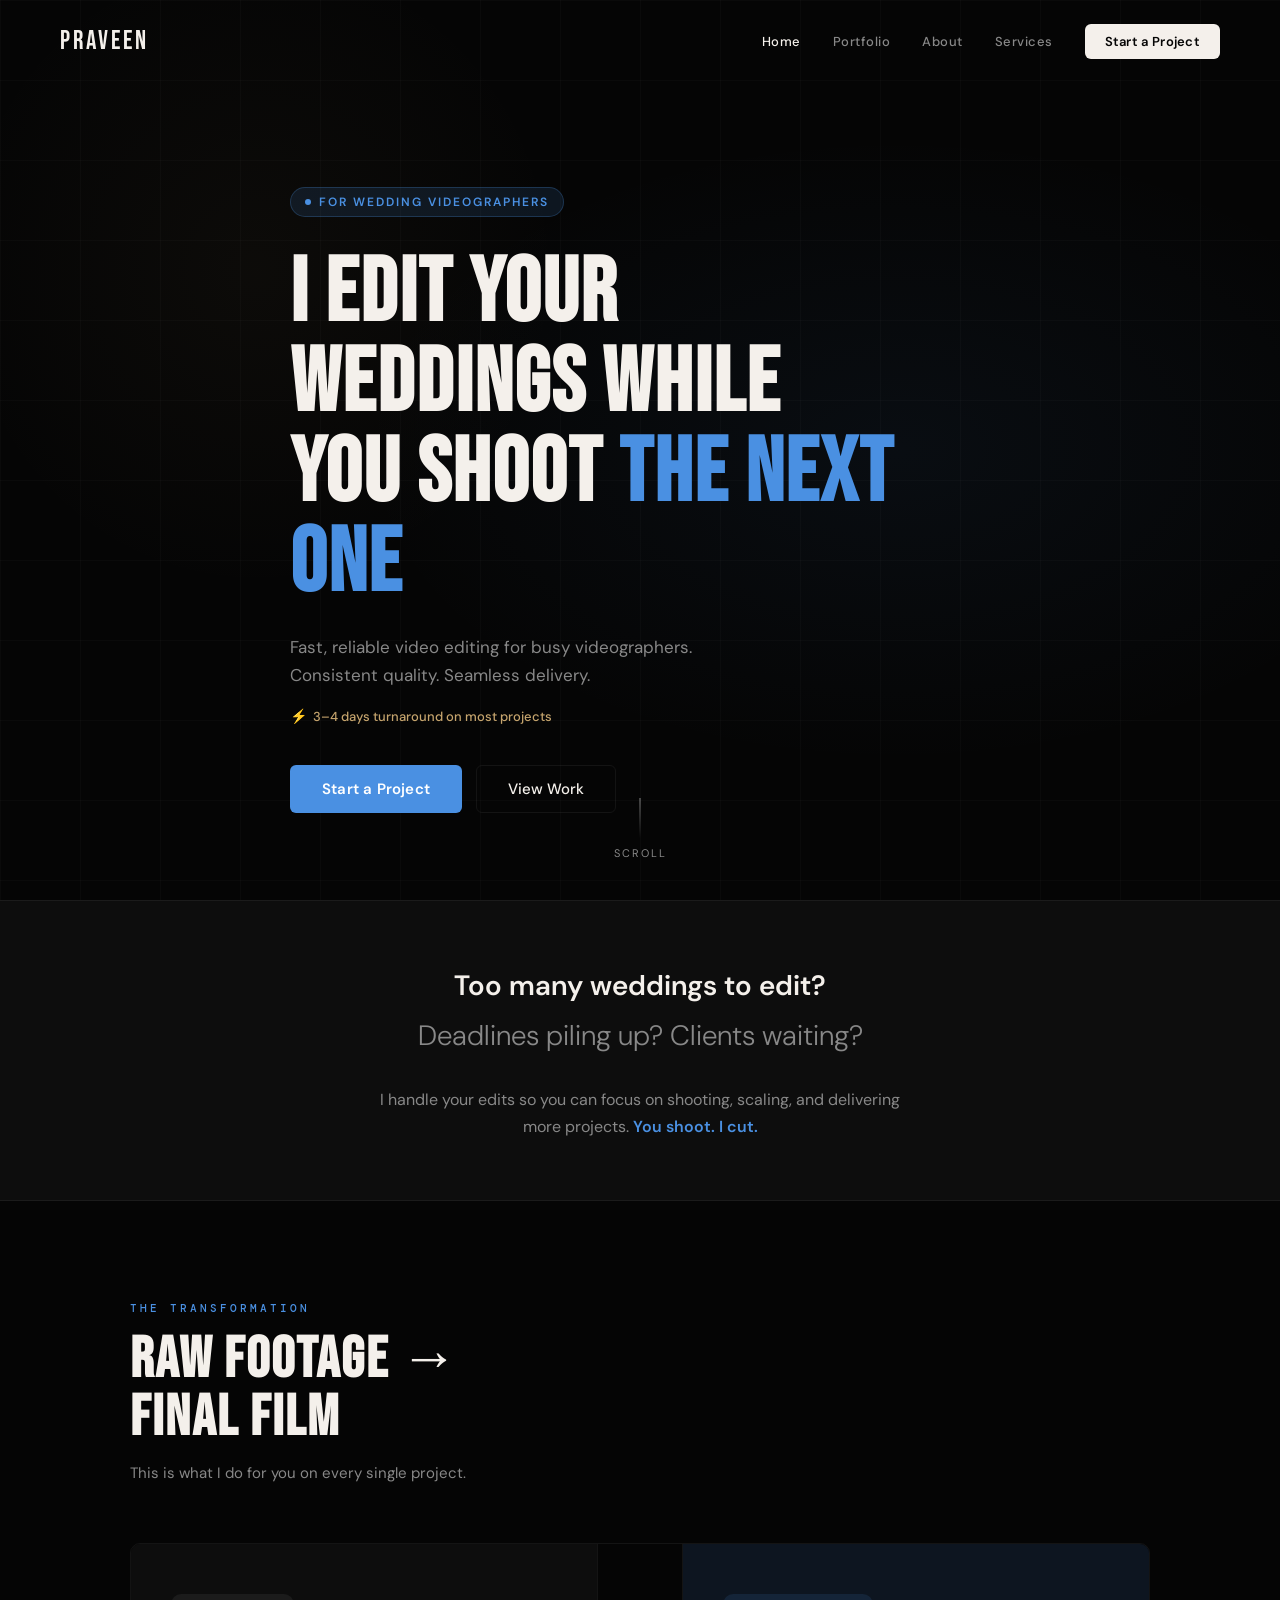
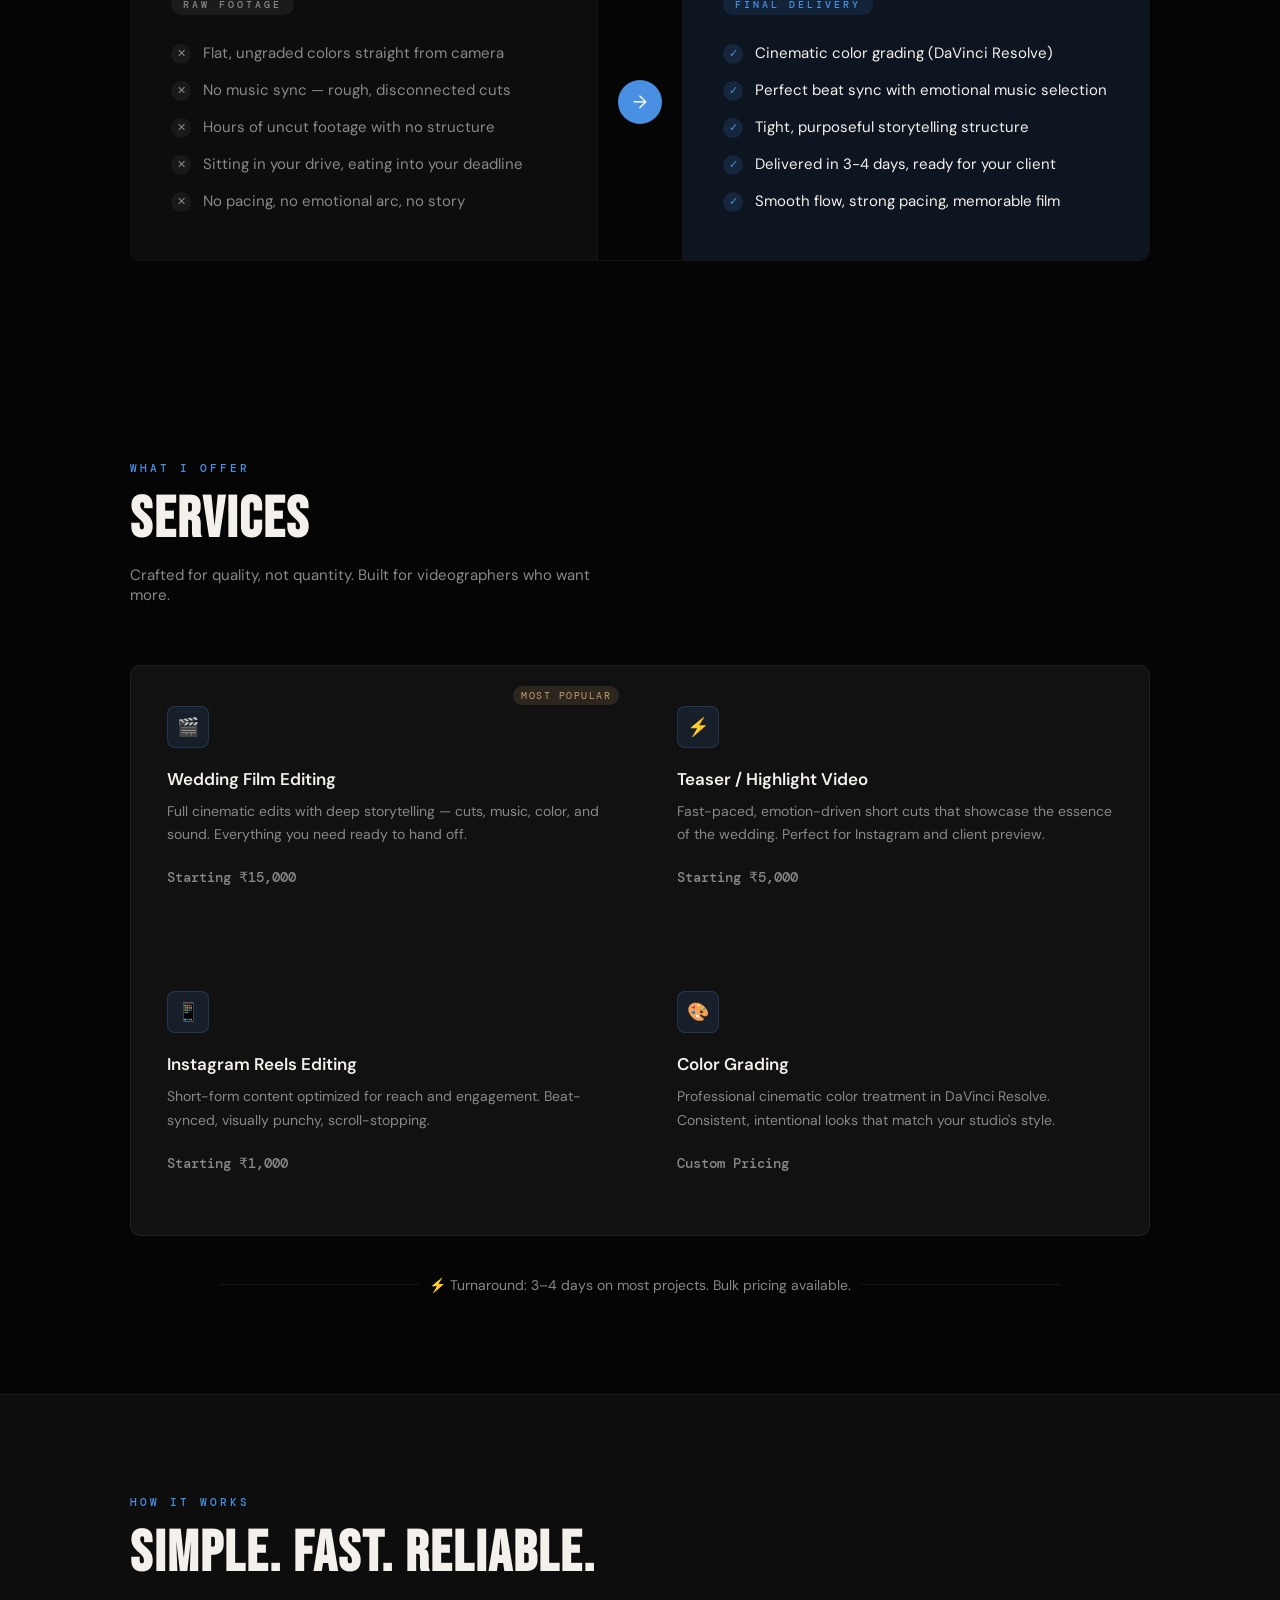
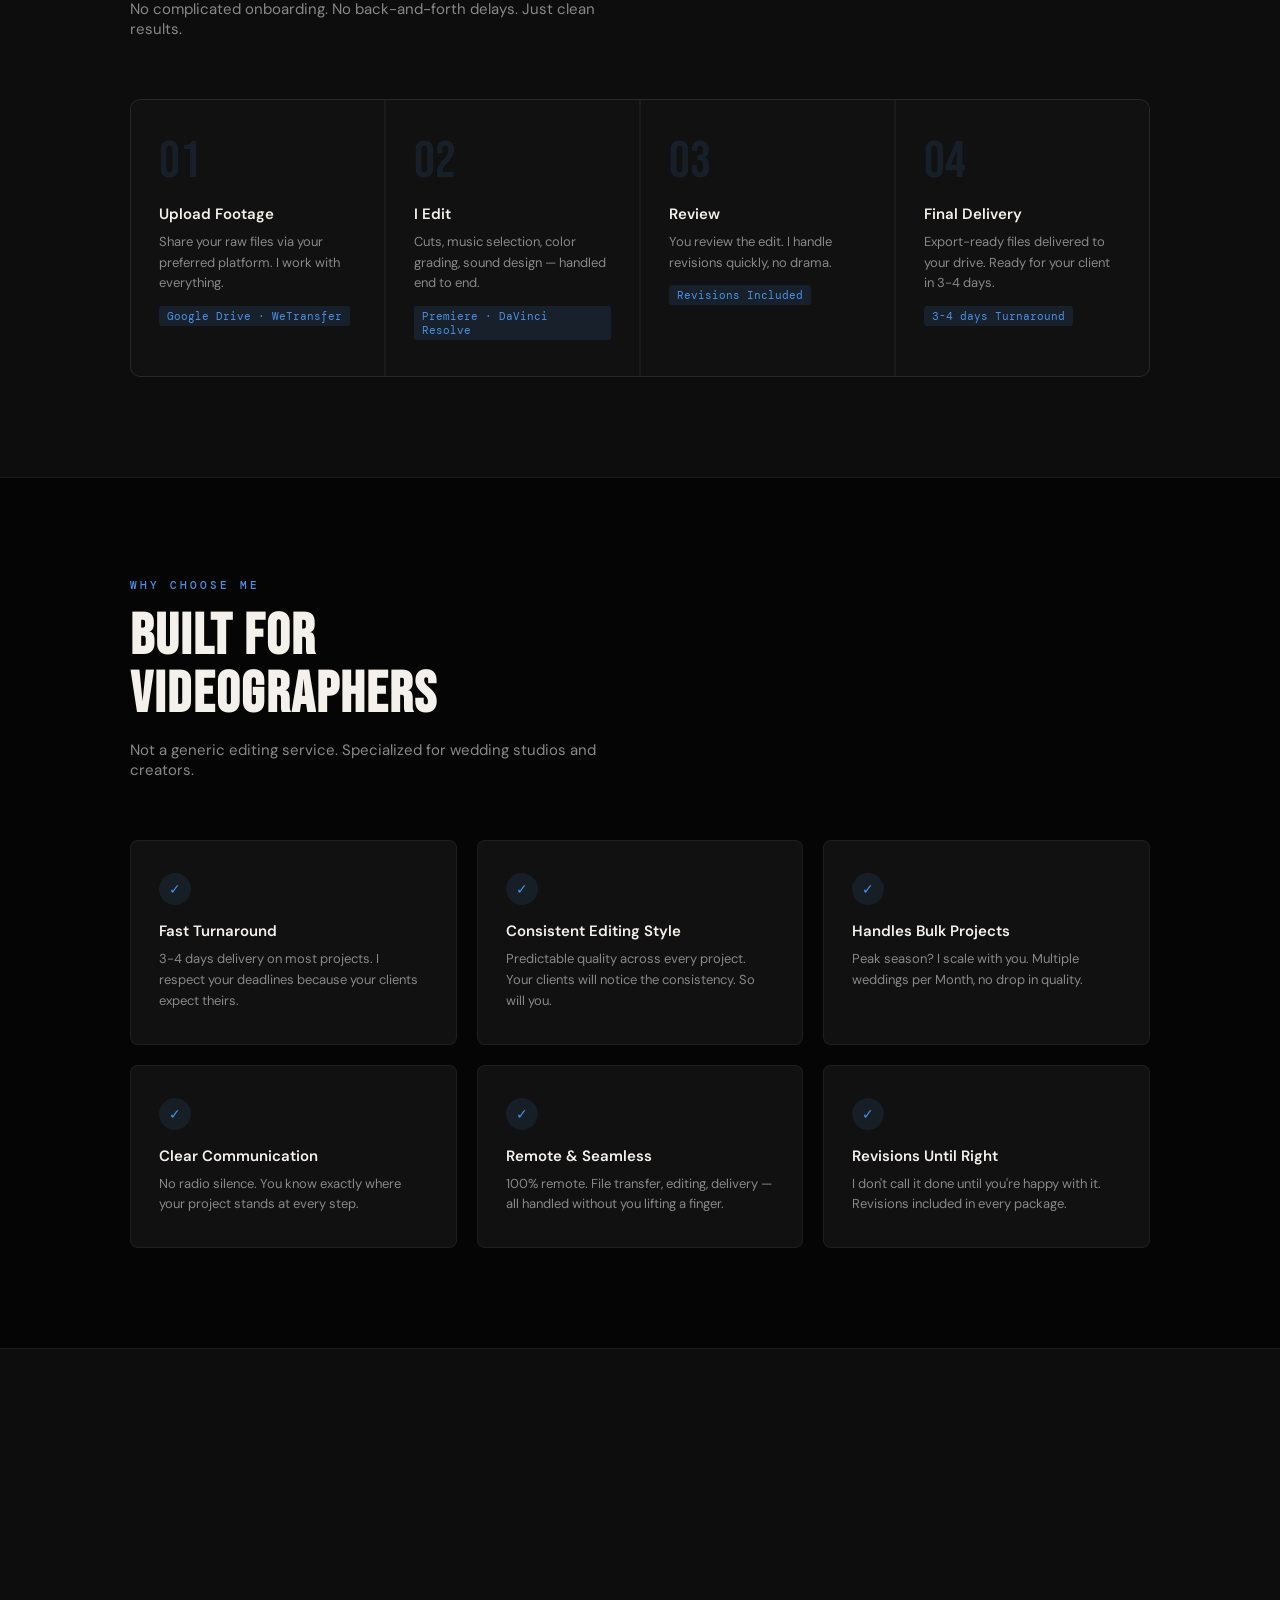
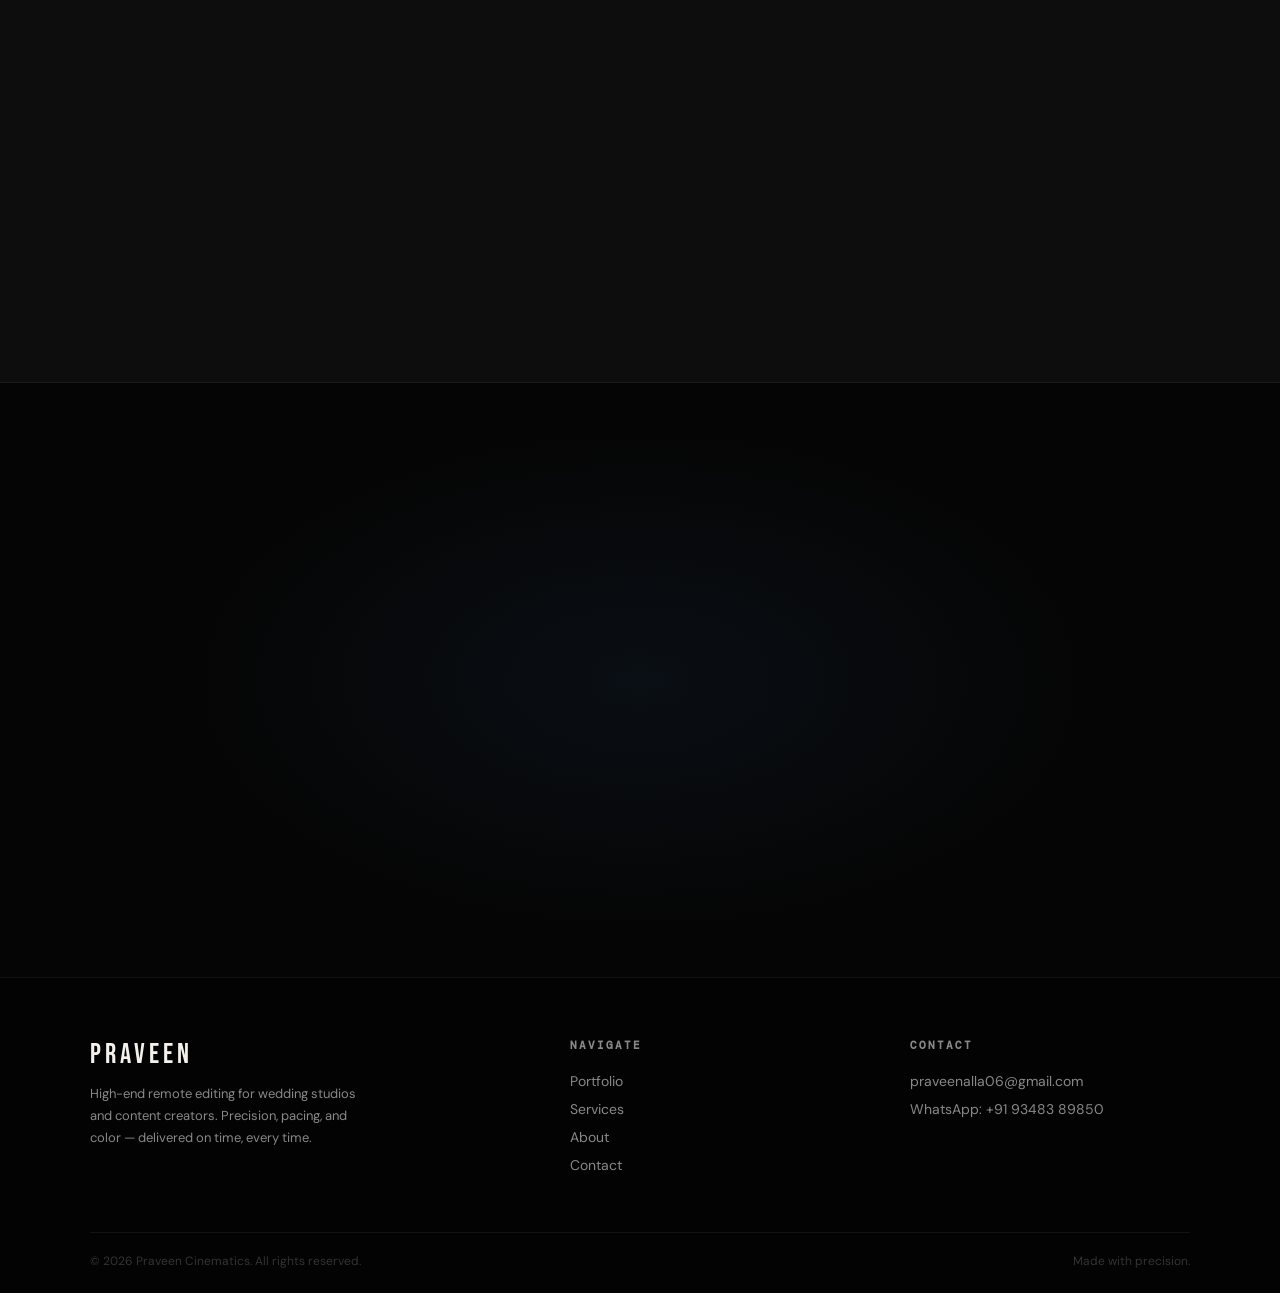
==== index.html @ a14727c1 "Added Main Code" ====
<!DOCTYPE html>
<html lang="en">
<head>
  <meta charset="UTF-8">
  <title>Frame to Final</title>
  <meta name="viewport" content="width=device-width, initial-scale=1.0">
  <meta property="og:title" content="Praveen | Wedding Film & Reel Editing">
  <meta property="og:description" content="Fast, reliable video editing for busy videographers. 48–72 hour turnaround. Consistent quality.">
  <meta property="og:image" content="N&N PREWED thumb.jpg">
  <meta property="og:type" content="website">
  <link href="https://fonts.googleapis.com/css2?family=Bebas+Neue&family=DM+Sans:wght@300;400;500;600&family=DM+Mono:wght@400;500&display=swap" rel="stylesheet">
  <link rel="stylesheet" href="style.css">
</head>
<body>

<!-- HEADER -->
<header>
  <a href="index.html" class="logo">PRAVEEN</a>
  <div class="menu-toggle" onclick="toggleMenu()">☰</div>
  <nav id="navMenu">
    <a href="index.html" class="active">Home</a>
    <a href="portfolio.html">Portfolio</a>
    <a href="about.html">About</a>
    <a href="services.html">Services</a>
    <a href="contact.html" class="nav-cta">Start a Project</a>
  </nav>
</header>

<!-- ① HERO -->
<section class="hero">
  <div class="hero-bg"></div>
  <div class="hero-grid-lines"></div>
  <div class="hero-inner">
    <div class="hero-eyebrow">For Wedding Videographers</div>
    <h1>I Edit Your<br>Weddings While<br>You Shoot <span>The Next One</span></h1>
    <p class="hero-sub">Fast, reliable video editing for busy videographers.<br>Consistent quality. Seamless delivery.</p>
    <p class="hero-turnaround">3–4 days turnaround on most projects</p>
    <div class="hero-ctas">
      <a href="contact.html" class="btn">Start a Project</a>
      <a href="portfolio.html" class="btn-outline">View Work</a>
    </div>
  </div>
  <div class="hero-scroll">
    <div class="scroll-line"></div>
    scroll
  </div>
</section>

<!-- ② PAIN → SOLUTION -->
<section class="pain-strip">
  <div class="container">
    <h2>
      <strong>Too many weddings to edit?</strong><br>
      Deadlines piling up? Clients waiting?
    </h2>
    <p>
      I handle your edits so you can focus on shooting, scaling, and delivering more projects.
      <em>You shoot. I cut.</em>
    </p>
  </div>
</section>

<!-- ③ BEFORE → AFTER -->
<section class="before-after">
  <div class="container">
    <p class="section-label fade-in">The Transformation</p>
    <h2 class="section-heading fade-in">Raw Footage → <br>Final Film</h2>
    <p class="section-sub fade-in">This is what I do for you on every single project.</p>

    <div class="comparison-grid fade-in">
      <div class="comp-col before">
        <span class="comp-label">Raw Footage</span>
        <ul class="comp-items">
          <li>
            <span class="comp-icon">✕</span>
            Flat, ungraded colors straight from camera
          </li>
          <li>
            <span class="comp-icon">✕</span>
            No music sync — rough, disconnected cuts
          </li>
          <li>
            <span class="comp-icon">✕</span>
            Hours of uncut footage with no structure
          </li>
          <li>
            <span class="comp-icon">✕</span>
            Sitting in your drive, eating into your deadline
          </li>
          <li>
            <span class="comp-icon">✕</span>
            No pacing, no emotional arc, no story
          </li>
        </ul>
      </div>

      <div class="comp-divider">
        <div class="arrow-badge">→</div>
      </div>

      <div class="comp-col after">
        <span class="comp-label">Final Delivery</span>
        <ul class="comp-items">
          <li>
            <span class="comp-icon">✓</span>
            Cinematic color grading (DaVinci Resolve)
          </li>
          <li>
            <span class="comp-icon">✓</span>
            Perfect beat sync with emotional music selection
          </li>
          <li>
            <span class="comp-icon">✓</span>
            Tight, purposeful storytelling structure
          </li>
          <li>
            <span class="comp-icon">✓</span>
            Delivered in 3-4 days, ready for your client
          </li>
          <li>
            <span class="comp-icon">✓</span>
            Smooth flow, strong pacing, memorable film
          </li>
        </ul>
      </div>
    </div>
  </div>
</section>

<!-- ④ SERVICES -->
<section class="services-section">
  <div class="container">
    <p class="section-label fade-in">What I Offer</p>
    <h2 class="section-heading fade-in">Services</h2>
    <p class="section-sub fade-in">Crafted for quality, not quantity. Built for videographers who want more.</p>

    <div class="services-grid fade-in">
      <div class="service-card">
        <div class="service-icon">🎬</div>
        <h3>Wedding Film Editing</h3>
        <p>Full cinematic edits with deep storytelling — cuts, music, color, and sound. Everything you need ready to hand off.</p>
        <p class="service-price">Starting ₹15,000</p>
        <span class="service-tag">Most Popular</span>
      </div>

      <div class="service-card">
        <div class="service-icon">⚡</div>
        <h3>Teaser / Highlight Video</h3>
        <p>Fast-paced, emotion-driven short cuts that showcase the essence of the wedding. Perfect for Instagram and client preview.</p>
        <p class="service-price">Starting ₹5,000</p>
      </div>

      <div class="service-card">
        <div class="service-icon">📱</div>
        <h3>Instagram Reels Editing</h3>
        <p>Short-form content optimized for reach and engagement. Beat-synced, visually punchy, scroll-stopping.</p>
        <p class="service-price">Starting ₹1,000</p>
      </div>

      <div class="service-card">
        <div class="service-icon">🎨</div>
        <h3>Color Grading</h3>
        <p>Professional cinematic color treatment in DaVinci Resolve. Consistent, intentional looks that match your studio's style.</p>
        <p class="service-price">Custom Pricing</p>
      </div>
    </div>

    <p class="services-footer fade-in">⚡ Turnaround: 3–4 days on most projects. Bulk pricing available.</p>
  </div>
</section>

<!-- ⑤ WORKFLOW -->
<section class="workflow-section">
  <div class="container">
    <p class="section-label fade-in">How It Works</p>
    <h2 class="section-heading fade-in">Simple. Fast. Reliable.</h2>
    <p class="section-sub fade-in">No complicated onboarding. No back-and-forth delays. Just clean results.</p>

    <div class="workflow-steps fade-in">
      <div class="step-card">
        <div class="step-number">01</div>
        <h3>Upload Footage</h3>
        <p>Share your raw files via your preferred platform. I work with everything.</p>
        <span class="step-tool">Google Drive · WeTransfer</span>
      </div>
      <div class="step-card">
        <div class="step-number">02</div>
        <h3>I Edit</h3>
        <p>Cuts, music selection, color grading, sound design — handled end to end.</p>
        <span class="step-tool">Premiere · DaVinci Resolve</span>
      </div>
      <div class="step-card">
        <div class="step-number">03</div>
        <h3>Review</h3>
        <p>You review the edit. I handle revisions quickly, no drama.</p>
        <span class="step-tool">Revisions Included</span>
      </div>
      <div class="step-card">
        <div class="step-number">04</div>
        <h3>Final Delivery</h3>
        <p>Export-ready files delivered to your drive. Ready for your client in 3-4 days.</p>
        <span class="step-tool">3-4 days Turnaround</span>
      </div>
    </div>
  </div>
</section>

<!-- ⑥ WHY US -->
<section class="why-section">
  <div class="container">
    <p class="section-label fade-in">Why Choose Me</p>
    <h2 class="section-heading fade-in">Built for<br>Videographers</h2>
    <p class="section-sub fade-in">Not a generic editing service. Specialized for wedding studios and creators.</p>

    <div class="why-grid fade-in">
      <div class="why-card">
        <div class="why-check">✓</div>
        <h3>Fast Turnaround</h3>
        <p>3-4 days delivery on most projects. I respect your deadlines because your clients expect theirs.</p>
      </div>
      <div class="why-card">
        <div class="why-check">✓</div>
        <h3>Consistent Editing Style</h3>
        <p>Predictable quality across every project. Your clients will notice the consistency. So will you.</p>
      </div>
      <div class="why-card">
        <div class="why-check">✓</div>
        <h3>Handles Bulk Projects</h3>
        <p>Peak season? I scale with you. Multiple weddings per Month, no drop in quality.</p>
      </div>
      <div class="why-card">
        <div class="why-check">✓</div>
        <h3>Clear Communication</h3>
        <p>No radio silence. You know exactly where your project stands at every step.</p>
      </div>
      <div class="why-card">
        <div class="why-check">✓</div>
        <h3>Remote & Seamless</h3>
        <p>100% remote. File transfer, editing, delivery — all handled without you lifting a finger.</p>
      </div>
      <div class="why-card">
        <div class="why-check">✓</div>
        <h3>Revisions Until Right</h3>
        <p>I don't call it done until you're happy with it. Revisions included in every package.</p>
      </div>
    </div>
  </div>
</section>

<!-- ⑦ SOCIAL PROOF -->
<section class="proof-section">
  <div class="container">
    <p class="section-label fade-in">Track Record</p>
    <h2 class="section-heading fade-in">Results That<br>Speak for Themselves</h2>

    <div class="proof-stat-row fade-in">
      <div class="stat-cell">
        <div class="stat-number">20<span>+</span></div>
        <div class="stat-label">Videographers Worked With</div>
      </div>
      <div class="stat-cell">
        <div class="stat-number">3<span>days</span></div>
        <div class="stat-label">Average Turnaround</div>
      </div>
      <div class="stat-cell">
        <div class="stat-number">100<span>%</span></div>
        <div class="stat-label">Revision Satisfaction Rate</div>
      </div>
    </div>

    <div class="testimonials-grid fade-in">
      <div class="testimonial">
        <p class="testimonial-text">Saved me during peak wedding season. I was drowning in edits and Praveen cleared my entire backlog in a week. Quality was exactly what I needed.</p>
        <div class="testimonial-author">
          <div class="author-avatar">R</div>
          <div class="author-info">
            <strong>Ravi K.</strong>
            <span>Wedding Videographer, Hyderabad</span>
          </div>
        </div>
      </div>
      <div class="testimonial">
        <p class="testimonial-text">Edits are clean and always on time. I've tried other editors but the consistency here is different. I can actually trust the deadline.</p>
        <div class="testimonial-author">
          <div class="author-avatar">A</div>
          <div class="author-info">
            <strong>Arjun S.</strong>
            <span>Studio Owner, Bengaluru</span>
          </div>
        </div>
      </div>
    </div>
  </div>
</section>

<!-- ⑧ PRICING -->
<section class="pricing-section">
  <div class="container">
    <p class="section-label fade-in">Simple Pricing</p>
    <h2 class="section-heading fade-in">No Hidden Costs</h2>
    <p class="section-sub fade-in">Straightforward rates. Custom quotes for bulk projects.</p>

    <div class="pricing-grid fade-in">
      <div class="pricing-card">
        <h3>Wedding Teaser</h3>
        <p class="pricing-from">Starting From</p>
        <div class="pricing-amount">₹5,000</div>
        <p>Emotion-driven cinematic teasers. Music sync, color, cuts. Delivered in 48–72 hrs.</p>
      </div>
      <div class="pricing-card featured">
        <span class="featured-badge">Most Popular</span>
        <h3>Full Wedding Film</h3>
        <p class="pricing-from">Starting From</p>
        <div class="pricing-amount">₹15,000</div>
        <p>Complete storytelling edit — pacing, music, color grading, sound design. Full film delivery.</p>
      </div>
      <div class="pricing-card">
        <h3>Reels Editing</h3>
        <p class="pricing-from">Starting From</p>
        <div class="pricing-amount">₹1,000</div>
        <p>Short-form edits built for Instagram reach. Beat sync, dynamic cuts, mobile-optimized.</p>
      </div>
    </div>
    <p class="pricing-footer fade-in">
      Handling bulk projects or need a custom package? <a href="contact.html">Get a quote →</a>
    </p>
  </div>
</section>

<!-- ⑨ ABOUT STRIP -->
<section class="about-strip">
  <div class="container">
    <div class="about-inner">
      <div class="about-image-block fade-in">
        <img src="your-image.jpg" alt="Praveen">
      </div>
      <div class="about-text fade-in">
        <p class="section-label">About</p>
        <h2 class="section-heading">Built for Speed.<br>Built for <span style="color:var(--blue)">Consistency.</span></h2>
        <p>I'm Praveen — video editor focused on helping videographers deliver faster without compromising quality.</p>
        <p>Specialized in wedding films, teasers, and reels. No fluff. Just clean edits, on time, every time.</p>
        <div class="about-tags">
          <span class="tag">DaVinci Resolve</span>
          <span class="tag">Premiere Pro</span>
          <span class="tag">Color Grading</span>
          <span class="tag">Sound Design</span>
          <span class="tag">Wedding Films</span>
          <span class="tag">Reels</span>
        </div>
        <a href="about.html" class="btn-outline">More About Me →</a>
      </div>
    </div>
  </div>
</section>

<!-- ⑩ FINAL CTA -->
<section class="final-cta">
  <div class="container">
    <h2 class="fade-in">Ready to Stop Editing<br>and Start Scaling?</h2>
    <p class="fade-in">Fast response. Reliable delivery. Let's clear your backlog.</p>
    <div class="final-cta-buttons fade-in">
      <a href="contact.html" class="btn">Send Your Footage</a>
      <a href="https://wa.me/919348389850" class="btn-wa">
        <svg width="18" height="18" viewBox="0 0 24 24" fill="white"><path d="M17.472 14.382c-.297-.149-1.758-.867-2.03-.967-.273-.099-.471-.148-.67.15-.197.297-.767.966-.94 1.164-.173.199-.347.223-.644.075-.297-.15-1.255-.463-2.39-1.475-.883-.788-1.48-1.761-1.653-2.059-.173-.297-.018-.458.13-.606.134-.133.298-.347.446-.52.149-.174.198-.298.298-.497.099-.198.05-.371-.025-.52-.075-.149-.669-1.612-.916-2.207-.242-.579-.487-.5-.669-.51-.173-.008-.371-.01-.57-.01-.198 0-.52.074-.792.372-.272.297-1.04 1.016-1.04 2.479 0 1.462 1.065 2.875 1.213 3.074.149.198 2.096 3.2 5.077 4.487.709.306 1.262.489 1.694.625.712.227 1.36.195 1.871.118.571-.085 1.758-.719 2.006-1.413.248-.694.248-1.289.173-1.413-.074-.124-.272-.198-.57-.347m-5.421 7.403h-.004a9.87 9.87 0 01-5.031-1.378l-.361-.214-3.741.982.998-3.648-.235-.374a9.86 9.86 0 01-1.51-5.26c.001-5.45 4.436-9.884 9.888-9.884 2.64 0 5.122 1.03 6.988 2.898a9.825 9.825 0 012.893 6.994c-.003 5.45-4.437 9.884-9.885 9.884m8.413-18.297A11.815 11.815 0 0012.05 0C5.495 0 .16 5.335.157 11.892c0 2.096.547 4.142 1.588 5.945L.057 24l6.305-1.654a11.882 11.882 0 005.683 1.448h.005c6.554 0 11.89-5.335 11.893-11.893a11.821 11.821 0 00-3.48-8.413z"/></svg>
        Chat on WhatsApp
      </a>
    </div>
    <p class="final-note fade-in">Fast response. Reliable delivery.</p>
  </div>
</section>

<!-- FOOTER -->
<footer>
  <div class="footer-inner">
    <div class="footer-brand">
      <a href="index.html" class="logo">PRAVEEN</a>
      <p>High-end remote editing for wedding studios and content creators. Precision, pacing, and color — delivered on time, every time.</p>
    </div>
    <div class="footer-col">
      <h4>Navigate</h4>
      <a href="portfolio.html">Portfolio</a>
      <a href="services.html">Services</a>
      <a href="about.html">About</a>
      <a href="contact.html">Contact</a>
    </div>
    <div class="footer-col">
      <h4>Contact</h4>
      <a href="mailto:praveenalla06@gmail.com">praveenalla06@gmail.com</a>
      <a href="https://wa.me/919348389850">WhatsApp: +91 93483 89850</a>
    </div>
  </div>
  <div class="footer-bottom">
    <p>&copy; 2026 Praveen Cinematics. All rights reserved.</p>
    <span>Made with precision.</span>
  </div>
</footer>

<script>
window.addEventListener("load", () => { document.body.classList.add("loaded"); });

// Scroll header effect
window.addEventListener("scroll", () => {
  document.querySelector("header").classList.toggle("scrolled", window.scrollY > 50);
});

// Fade-in on scroll
const fadeEls = document.querySelectorAll(".fade-in");
function checkFade() {
  fadeEls.forEach((el, i) => {
    if (el.getBoundingClientRect().top < window.innerHeight - 60) {
      setTimeout(() => el.classList.add("show"), i * 80);
    }
  });
}
checkFade();
window.addEventListener("scroll", checkFade);

// Mobile menu
function toggleMenu() {
  document.getElementById("navMenu").classList.toggle("active");
}
</script>
</body>
</html>
---- style.css ----
/* =========================
   RESET & GLOBAL
========================= */
@import url('https://fonts.googleapis.com/css2?family=Bebas+Neue&family=DM+Sans:wght@300;400;500;600&family=DM+Mono:wght@400;500&display=swap');

* { margin: 0; padding: 0; box-sizing: border-box; }

:root {
  --bg: #050505;
  --bg-2: #0d0d0d;
  --bg-card: #111111;
  --text: #F4F0EB;
  --muted: #888888;
  --blue: #4A90E2;
  --blue-dim: rgba(74,144,226,0.12);
  --gold: #C5A46D;
  --gold-dim: rgba(197,164,109,0.15);
  --border: rgba(255,255,255,0.06);
  --radius: 6px;
}

html { scroll-behavior: smooth; }

body {
  font-family: 'DM Sans', sans-serif;
  background: var(--bg);
  color: var(--text);
  opacity: 0;
  transition: opacity 0.4s ease;
  -webkit-font-smoothing: antialiased;
}

body.loaded { opacity: 1; }

.container { max-width: 1100px; margin: auto; padding: 0 40px; }

/* =========================
   NAVBAR
========================= */
header {
  display: flex;
  justify-content: space-between;
  align-items: center;
  padding: 24px 60px;
  position: fixed;
  width: 100%;
  z-index: 1000;
  top: 0;
  transition: background 0.3s ease, border-bottom 0.3s ease;
}

header.scrolled {
  background: rgba(5, 5, 5, 0.96);
  border-bottom: 1px solid var(--border);
  backdrop-filter: blur(12px);
}

.logo {
  text-decoration: none;
  color: var(--text);
  font-family: 'Bebas Neue', sans-serif;
  font-size: 26px;
  letter-spacing: 3px;
}

nav { display: flex; gap: 32px; align-items: center; }
nav a {
  text-decoration: none;
  color: var(--muted);
  font-size: 13px;
  font-weight: 500;
  letter-spacing: 0.5px;
  transition: color 0.25s;
}
nav a:hover, nav a.active { color: var(--text); }
nav .nav-cta {
  color: var(--bg);
  background: var(--text);
  padding: 9px 20px;
  border-radius: var(--radius);
  font-weight: 600;
  font-size: 13px;
  letter-spacing: 0.3px;
  transition: opacity 0.25s;
}
nav .nav-cta:hover { opacity: 0.85; color: var(--bg); }

/* =========================
   BUTTONS
========================= */
.btn {
  display: inline-block;
  padding: 14px 32px;
  background: var(--blue);
  color: white;
  text-decoration: none;
  border: none;
  border-radius: var(--radius);
  font-family: 'DM Sans', sans-serif;
  font-size: 15px;
  font-weight: 600;
  cursor: pointer;
  transition: opacity 0.25s, transform 0.2s;
  letter-spacing: 0.2px;
}
.btn:hover { opacity: 0.88; transform: translateY(-1px); }

.btn-outline {
  display: inline-block;
  padding: 13px 31px;
  background: transparent;
  color: var(--text);
  text-decoration: none;
  border: 1px solid var(--border);
  border-radius: var(--radius);
  font-family: 'DM Sans', sans-serif;
  font-size: 15px;
  font-weight: 500;
  cursor: pointer;
  transition: border-color 0.25s, color 0.25s, transform 0.2s;
}
.btn-outline:hover { border-color: var(--text); transform: translateY(-1px); }

.btn-wa {
  display: inline-flex;
  align-items: center;
  gap: 8px;
  padding: 14px 28px;
  background: #25D366;
  color: white;
  text-decoration: none;
  border-radius: var(--radius);
  font-family: 'DM Sans', sans-serif;
  font-size: 15px;
  font-weight: 600;
  transition: opacity 0.25s, transform 0.2s;
}
.btn-wa:hover { opacity: 0.88; transform: translateY(-1px); }

/* =========================
   HERO SECTION
========================= */
.hero {
  min-height: 100vh;
  display: flex;
  align-items: center;
  padding-top: 100px;
  position: relative;
  overflow: hidden;
}

.hero-bg {
  position: absolute;
  inset: 0;
  background:
    radial-gradient(ellipse 60% 50% at 70% 50%, rgba(74,144,226,0.06) 0%, transparent 70%),
    radial-gradient(ellipse 40% 60% at 20% 30%, rgba(197,164,109,0.04) 0%, transparent 60%);
}

.hero-grid-lines {
  position: absolute;
  inset: 0;
  background-image:
    linear-gradient(rgba(255,255,255,0.02) 1px, transparent 1px),
    linear-gradient(90deg, rgba(255,255,255,0.02) 1px, transparent 1px);
  background-size: 80px 80px;
  pointer-events: none;
}

.hero-inner {
  position: relative;
  z-index: 2;
  max-width: 780px;
  padding: 0 40px;
  margin: 0 auto;
  text-align: left;
}

.hero-eyebrow {
  display: inline-flex;
  align-items: center;
  gap: 8px;
  background: var(--blue-dim);
  border: 1px solid rgba(74,144,226,0.25);
  color: var(--blue);
  font-size: 12px;
  font-weight: 600;
  letter-spacing: 2px;
  text-transform: uppercase;
  padding: 6px 14px;
  border-radius: 30px;
  margin-bottom: 32px;
}

.hero-eyebrow::before {
  content: '';
  width: 6px;
  height: 6px;
  background: var(--blue);
  border-radius: 50%;
  animation: pulse-dot 2s infinite;
}

@keyframes pulse-dot {
  0%, 100% { opacity: 1; }
  50% { opacity: 0.3; }
}

.hero h1 {
  font-family: 'Bebas Neue', sans-serif;
  font-size: clamp(52px, 8vw, 90px);
  line-height: 1;
  letter-spacing: 2px;
  color: var(--text);
  margin-bottom: 24px;
}

.hero h1 span { color: var(--blue); }

.hero-sub {
  font-size: 17px;
  color: var(--muted);
  line-height: 1.65;
  max-width: 520px;
  margin-bottom: 16px;
}

.hero-turnaround {
  display: inline-flex;
  align-items: center;
  gap: 6px;
  font-size: 13px;
  color: var(--gold);
  font-weight: 500;
  margin-bottom: 40px;
}

.hero-turnaround::before {
  content: '⚡';
  font-size: 14px;
}

.hero-ctas { display: flex; gap: 14px; flex-wrap: wrap; }

.hero-scroll {
  position: absolute;
  bottom: 40px;
  left: 50%;
  transform: translateX(-50%);
  display: flex;
  flex-direction: column;
  align-items: center;
  gap: 8px;
  color: var(--muted);
  font-size: 11px;
  letter-spacing: 2px;
  text-transform: uppercase;
  animation: bob 2s ease-in-out infinite;
}

.scroll-line {
  width: 1px;
  height: 40px;
  background: linear-gradient(to bottom, var(--muted), transparent);
}

@keyframes bob {
  0%, 100% { transform: translateX(-50%) translateY(0); }
  50% { transform: translateX(-50%) translateY(6px); }
}

/* =========================
   PAIN STRIP
========================= */
.pain-strip {
  background: var(--bg-2);
  border-top: 1px solid var(--border);
  border-bottom: 1px solid var(--border);
  padding: 60px 40px;
  text-align: center;
}

.pain-strip h2 {
  font-family: 'DM Sans', sans-serif;
  font-size: clamp(20px, 3vw, 28px);
  font-weight: 300;
  color: var(--muted);
  line-height: 1.8;
  max-width: 700px;
  margin: 0 auto 24px;
}

.pain-strip h2 strong {
  color: var(--text);
  font-weight: 600;
}

.pain-strip p {
  font-size: 16px;
  color: var(--muted);
  max-width: 520px;
  margin: 0 auto;
  line-height: 1.7;
}

.pain-strip p em {
  color: var(--blue);
  font-style: normal;
  font-weight: 600;
}

/* =========================
   BEFORE / AFTER
========================= */
.before-after {
  padding: 100px 0;
}

.section-label {
  font-family: 'DM Mono', monospace;
  font-size: 11px;
  font-weight: 500;
  letter-spacing: 3px;
  text-transform: uppercase;
  color: var(--blue);
  margin-bottom: 16px;
}

.section-heading {
  font-family: 'Bebas Neue', sans-serif;
  font-size: clamp(36px, 5vw, 58px);
  letter-spacing: 2px;
  color: var(--text);
  margin-bottom: 16px;
  line-height: 1;
}

.section-sub {
  font-size: 15px;
  color: var(--muted);
  margin-bottom: 60px;
  max-width: 480px;
}

.comparison-grid {
  display: grid;
  grid-template-columns: 1fr auto 1fr;
  gap: 0;
  align-items: stretch;
  border: 1px solid var(--border);
  border-radius: 10px;
  overflow: hidden;
}

.comp-col {
  padding: 48px 40px;
}

.comp-col.before { background: #0d0d0d; }
.comp-col.after { background: #0d1520; }

.comp-label {
  font-family: 'DM Mono', monospace;
  font-size: 10px;
  font-weight: 500;
  letter-spacing: 3px;
  text-transform: uppercase;
  padding: 4px 12px;
  border-radius: 30px;
  display: inline-block;
  margin-bottom: 28px;
}

.comp-col.before .comp-label { background: rgba(255,255,255,0.06); color: var(--muted); }
.comp-col.after .comp-label { background: rgba(74,144,226,0.12); color: var(--blue); }

.comp-items { list-style: none; display: flex; flex-direction: column; gap: 16px; }

.comp-items li {
  display: flex;
  align-items: flex-start;
  gap: 12px;
  font-size: 15px;
  color: var(--muted);
  line-height: 1.4;
}

.comp-col.after .comp-items li { color: var(--text); }

.comp-icon {
  width: 20px;
  height: 20px;
  border-radius: 50%;
  display: flex;
  align-items: center;
  justify-content: center;
  font-size: 11px;
  flex-shrink: 0;
  margin-top: 1px;
}

.comp-col.before .comp-icon { background: rgba(255,255,255,0.05); color: var(--muted); }
.comp-col.after .comp-icon { background: rgba(74,144,226,0.15); color: var(--blue); }

.comp-divider {
  display: flex;
  align-items: center;
  justify-content: center;
  background: var(--bg);
  padding: 0 20px;
  border-left: 1px solid var(--border);
  border-right: 1px solid var(--border);
}

.arrow-badge {
  width: 44px;
  height: 44px;
  background: var(--blue);
  border-radius: 50%;
  display: flex;
  align-items: center;
  justify-content: center;
  font-size: 18px;
  color: white;
}

/* =========================
   SERVICES GRID
========================= */
.services-section { padding: 100px 0; }

.services-grid {
  display: grid;
  grid-template-columns: repeat(2, 1fr);
  gap: 2px;
  background: var(--border);
  border: 1px solid var(--border);
  border-radius: 10px;
  overflow: hidden;
  margin-top: 60px;
}

.service-card {
  background: var(--bg-card);
  padding: 40px 36px;
  transition: background 0.25s;
  position: relative;
}

.service-card:hover { background: #161616; }

.service-icon {
  width: 42px;
  height: 42px;
  background: var(--blue-dim);
  border: 1px solid rgba(74,144,226,0.2);
  border-radius: 8px;
  display: flex;
  align-items: center;
  justify-content: center;
  font-size: 18px;
  margin-bottom: 20px;
}

.service-card h3 {
  font-size: 17px;
  font-weight: 600;
  margin-bottom: 10px;
  color: var(--text);
}

.service-card p {
  font-size: 14px;
  color: var(--muted);
  line-height: 1.65;
  margin-bottom: 20px;
}

.service-price {
  font-family: 'DM Mono', monospace;
  font-size: 13px;
  color: var(--blue);
  font-weight: 500;
}

.service-tag {
  position: absolute;
  top: 20px;
  right: 20px;
  font-family: 'DM Mono', monospace;
  font-size: 10px;
  letter-spacing: 1.5px;
  text-transform: uppercase;
  color: var(--gold);
  background: var(--gold-dim);
  padding: 3px 8px;
  border-radius: 30px;
}

.services-footer {
  margin-top: 40px;
  text-align: center;
  color: var(--muted);
  font-size: 14px;
  display: flex;
  align-items: center;
  justify-content: center;
  gap: 10px;
}

.services-footer::before,
.services-footer::after {
  content: '';
  flex: 1;
  height: 1px;
  background: var(--border);
  max-width: 200px;
}

/* =========================
   WORKFLOW
========================= */
.workflow-section { padding: 100px 0; background: var(--bg-2); border-top: 1px solid var(--border); border-bottom: 1px solid var(--border);}

.workflow-steps {
  display: grid;
  grid-template-columns: repeat(4, 1fr);
  gap: 2px;
  background: var(--border);
  border: 1px solid var(--border);
  border-radius: 10px;
  overflow: hidden;
  margin-top: 60px;
}

.step-card {
  background: var(--bg-card);
  padding: 36px 28px;
  position: relative;
}

.step-number {
  font-family: 'Bebas Neue', sans-serif;
  font-size: 52px;
  color: rgba(74,144,226,0.12);
  line-height: 1;
  margin-bottom: 16px;
}

.step-card h3 {
  font-size: 15px;
  font-weight: 600;
  color: var(--text);
  margin-bottom: 8px;
}

.step-card p {
  font-size: 13px;
  color: var(--muted);
  line-height: 1.6;
}

.step-tool {
  display: inline-flex;
  align-items: center;
  gap: 5px;
  background: var(--blue-dim);
  color: var(--blue);
  font-size: 11px;
  font-family: 'DM Mono', monospace;
  padding: 3px 8px;
  border-radius: 3px;
  margin-top: 12px;
}

/* =========================
   WHY US
========================= */
.why-section { padding: 100px 0; }

.why-grid {
  display: grid;
  grid-template-columns: repeat(3, 1fr);
  gap: 20px;
  margin-top: 60px;
}

.why-card {
  background: var(--bg-card);
  border: 1px solid var(--border);
  border-radius: 8px;
  padding: 32px 28px;
  transition: border-color 0.25s, transform 0.25s;
}

.why-card:hover { border-color: rgba(74,144,226,0.3); transform: translateY(-3px); }

.why-check {
  width: 32px;
  height: 32px;
  background: rgba(74,144,226,0.1);
  border-radius: 50%;
  display: flex;
  align-items: center;
  justify-content: center;
  font-size: 14px;
  color: var(--blue);
  margin-bottom: 16px;
}

.why-card h3 {
  font-size: 15px;
  font-weight: 600;
  color: var(--text);
  margin-bottom: 8px;
}

.why-card p {
  font-size: 13px;
  color: var(--muted);
  line-height: 1.6;
}

/* =========================
   SOCIAL PROOF
========================= */
.proof-section { padding: 100px 0; background: var(--bg-2); border-top: 1px solid var(--border); border-bottom: 1px solid var(--border);}

.proof-stat-row {
  display: grid;
  grid-template-columns: repeat(3, 1fr);
  gap: 2px;
  background: var(--border);
  border: 1px solid var(--border);
  border-radius: 10px;
  overflow: hidden;
  margin-bottom: 60px;
}

.stat-cell {
  background: var(--bg-card);
  padding: 40px 32px;
  text-align: center;
}

.stat-number {
  font-family: 'Bebas Neue', sans-serif;
  font-size: 56px;
  color: var(--text);
  line-height: 1;
  letter-spacing: 2px;
  margin-bottom: 8px;
}

.stat-number span { color: var(--blue); }

.stat-label {
  font-size: 13px;
  color: var(--muted);
  letter-spacing: 0.5px;
}

.testimonials-grid {
  display: grid;
  grid-template-columns: repeat(2, 1fr);
  gap: 16px;
}

.testimonial {
  background: var(--bg-card);
  border: 1px solid var(--border);
  border-radius: 8px;
  padding: 32px 28px;
}

.testimonial-text {
  font-size: 15px;
  color: var(--text);
  line-height: 1.65;
  margin-bottom: 20px;
  font-style: italic;
}

.testimonial-text::before { content: '"'; color: var(--blue); font-size: 20px; font-style: normal; }
.testimonial-text::after { content: '"'; color: var(--blue); font-size: 20px; font-style: normal; }

.testimonial-author {
  display: flex;
  align-items: center;
  gap: 12px;
}

.author-avatar {
  width: 36px;
  height: 36px;
  background: var(--blue-dim);
  border-radius: 50%;
  display: flex;
  align-items: center;
  justify-content: center;
  font-family: 'Bebas Neue', sans-serif;
  font-size: 16px;
  color: var(--blue);
}

.author-info strong {
  display: block;
  font-size: 14px;
  font-weight: 600;
  color: var(--text);
}

.author-info span {
  font-size: 12px;
  color: var(--muted);
}

/* =========================
   PRICING
========================= */
.pricing-section { padding: 100px 0; }

.pricing-grid {
  display: grid;
  grid-template-columns: repeat(3, 1fr);
  gap: 16px;
  margin-top: 60px;
}

.pricing-card {
  background: var(--bg-card);
  border: 1px solid var(--border);
  border-radius: 10px;
  padding: 36px 28px;
  transition: border-color 0.25s;
  position: relative;
}

.pricing-card:hover { border-color: rgba(74,144,226,0.3); }

.pricing-card.featured {
  border-color: var(--blue);
  background: #0d1520;
}

.featured-badge {
  position: absolute;
  top: -12px;
  left: 50%;
  transform: translateX(-50%);
  background: var(--blue);
  color: white;
  font-size: 10px;
  font-weight: 700;
  letter-spacing: 2px;
  text-transform: uppercase;
  padding: 4px 14px;
  border-radius: 30px;
}

.pricing-card h3 {
  font-size: 16px;
  font-weight: 600;
  color: var(--text);
  margin-bottom: 8px;
}

.pricing-from {
  font-size: 12px;
  color: var(--muted);
  margin-bottom: 4px;
  font-family: 'DM Mono', monospace;
  text-transform: uppercase;
  letter-spacing: 1px;
}

.pricing-amount {
  font-family: 'Bebas Neue', sans-serif;
  font-size: 46px;
  color: var(--text);
  letter-spacing: 2px;
  line-height: 1;
  margin-bottom: 24px;
}

.pricing-card.featured .pricing-amount { color: var(--blue); }

.pricing-card p {
  font-size: 14px;
  color: var(--muted);
  line-height: 1.6;
  border-top: 1px solid var(--border);
  padding-top: 20px;
}

.pricing-footer {
  text-align: center;
  margin-top: 40px;
  color: var(--muted);
  font-size: 14px;
}

.pricing-footer a { color: var(--blue); text-decoration: none; font-weight: 500; }

/* =========================
   ABOUT STRIP
========================= */
.about-strip { padding: 100px 0; background: var(--bg-2); border-top: 1px solid var(--border); border-bottom: 1px solid var(--border); }

.about-inner {
  display: grid;
  grid-template-columns: 1fr 1fr;
  gap: 80px;
  align-items: center;
}

.about-image-block {
  position: relative;
}

.about-image-block img {
  width: 100%;
  border-radius: 8px;
  object-fit: cover;
  aspect-ratio: 4/5;
  filter: grayscale(20%);
}

.about-image-block::before {
  content: '';
  position: absolute;
  inset: -12px;
  border: 1px solid rgba(74,144,226,0.2);
  border-radius: 12px;
  pointer-events: none;
}

.about-text .section-heading { margin-bottom: 24px; }

.about-text p {
  font-size: 15px;
  color: var(--muted);
  line-height: 1.75;
  margin-bottom: 20px;
}

.about-tags {
  display: flex;
  flex-wrap: wrap;
  gap: 8px;
  margin: 28px 0;
}

.tag {
  background: var(--blue-dim);
  border: 1px solid rgba(74,144,226,0.2);
  color: var(--blue);
  font-size: 12px;
  font-weight: 500;
  padding: 5px 12px;
  border-radius: 30px;
  font-family: 'DM Mono', monospace;
  letter-spacing: 0.5px;
}

/* =========================
   FINAL CTA
========================= */
.final-cta {
  padding: 120px 0;
  text-align: center;
  position: relative;
  overflow: hidden;
}

.final-cta::before {
  content: '';
  position: absolute;
  inset: 0;
  background: radial-gradient(ellipse 50% 60% at 50% 50%, rgba(74,144,226,0.07) 0%, transparent 70%);
  pointer-events: none;
}

.final-cta h2 {
  font-family: 'Bebas Neue', sans-serif;
  font-size: clamp(42px, 6vw, 72px);
  letter-spacing: 3px;
  color: var(--text);
  margin-bottom: 16px;
  position: relative;
  line-height: 1;
}

.final-cta p {
  font-size: 16px;
  color: var(--muted);
  margin-bottom: 40px;
  position: relative;
}

.final-cta-buttons {
  display: flex;
  gap: 14px;
  justify-content: center;
  flex-wrap: wrap;
  position: relative;
}

.final-note {
  margin-top: 24px;
  font-size: 13px;
  color: var(--muted);
  position: relative;
}

/* =========================
   PORTFOLIO PAGE
========================= */
.page { padding-top: 120px; }

.portfolio-page { padding: 120px 0 80px; text-align: center; }
.portfolio-page .section-heading { margin-bottom: 16px; }

.filters {
  display: flex;
  justify-content: center;
  gap: 8px;
  margin: 40px 0;
}

.filters button {
  background: transparent;
  border: 1px solid var(--border);
  color: var(--muted);
  padding: 8px 22px;
  border-radius: 30px;
  cursor: pointer;
  transition: all 0.25s;
  font-family: 'DM Mono', monospace;
  font-size: 11px;
  letter-spacing: 2px;
  text-transform: uppercase;
}

.filters button:hover, .filters button.active {
  background: var(--blue);
  border-color: var(--blue);
  color: white;
}

.portfolio-grid { display: grid; gap: 20px; }
.cinematic-grid { grid-template-columns: repeat(3, 1fr); }
.reels-grid { grid-template-columns: repeat(3, 1fr); gap: 32px; }

.cinematic-grid .video-card { aspect-ratio: 16 / 9; }
.reels-grid .video-card { aspect-ratio: 9 / 16; }

.section-title {
  font-family: 'DM Mono', monospace;
  font-size: 11px;
  letter-spacing: 3px;
  text-transform: uppercase;
  color: var(--blue);
  margin: 60px 0 30px;
  text-align: left;
}

/* VIDEO CARD */
.video-card {
  position: relative;
  overflow: hidden;
  border-radius: 8px;
  cursor: pointer;
  transition: transform 0.4s ease, opacity 0.4s ease;
  background: #000;
}

.video-card img.thumb,
.video-card iframe.preview-video,
.video-card video.preview-video {
  position: absolute;
  inset: 0;
  width: 100%;
  height: 100%;
  object-fit: cover;
}

.video-card iframe.preview-video { z-index: 1; opacity: 1; pointer-events: none; }
.video-card video.preview-video { z-index: 1; opacity: 0; transition: opacity 0.3s; object-fit: contain; background: black; }
.video-card .thumb { z-index: 2; transition: opacity 0.3s; }

.video-card .overlay {
  position: absolute;
  inset: 0;
  background: rgba(0,0,0,0.5);
  z-index: 3;
  display: flex;
  justify-content: center;
  align-items: center;
  opacity: 0;
  transition: 0.3s;
  font-size: 13px;
  font-weight: 600;
  letter-spacing: 2px;
  text-transform: uppercase;
  color: white;
}

.video-card:hover video.preview-video { opacity: 1; }
.video-card:hover .thumb { opacity: 0; }
.video-card:hover .overlay { opacity: 1; }

.portfolio-grid:hover .video-card { transform: scale(0.97); opacity: 0.6; }
.portfolio-grid .video-card:hover { transform: scale(1.03); opacity: 1; z-index: 10; box-shadow: 0 20px 40px rgba(0,0,0,0.8); }

/* MODAL */
.modal {
  position: fixed;
  inset: 0;
  background: rgba(0,0,0,0.96);
  display: none;
  justify-content: center;
  align-items: center;
  z-index: 9999;
}
.modal iframe, .modal video {
  width: 90%;
  max-width: 1100px;
  height: 70vh;
  border-radius: 8px;
}
.modal span {
  position: absolute;
  top: 28px;
  right: 36px;
  font-size: 36px;
  cursor: pointer;
  color: white;
  opacity: 0.6;
  transition: opacity 0.2s;
}
.modal span:hover { opacity: 1; }

/* =========================
   CONTACT PAGE
========================= */
.contact-page { padding: 120px 0 80px; }
.contact-page .section-heading { margin-bottom: 8px; }

.contact-wrapper {
  display: grid;
  grid-template-columns: 1.4fr 1fr;
  gap: 60px;
  margin-top: 60px;
  align-items: start;
}

.contact-form-card {
  background: var(--bg-card);
  border: 1px solid var(--border);
  border-radius: 10px;
  padding: 40px;
}

.contact-form input,
.contact-form textarea,
.contact-form select {
  width: 100%;
  margin-bottom: 14px;
  padding: 14px 16px;
  background: var(--bg);
  border: 1px solid var(--border);
  color: var(--text);
  border-radius: var(--radius);
  font-family: 'DM Sans', sans-serif;
  font-size: 14px;
  transition: border-color 0.25s;
  -webkit-appearance: none;
}

.contact-form input:focus,
.contact-form textarea:focus,
.contact-form select:focus {
  outline: none;
  border-color: var(--blue);
}

.contact-form textarea { height: 120px; resize: vertical; }

.contact-form select option { background: #111; }

.contact-form .btn { width: 100%; text-align: center; }

.contact-info-block { display: flex; flex-direction: column; gap: 24px; }

.contact-direct {
  background: var(--bg-card);
  border: 1px solid var(--border);
  border-radius: 10px;
  padding: 32px;
}

.contact-direct h3 {
  font-size: 16px;
  font-weight: 600;
  color: var(--text);
  margin-bottom: 20px;
  padding-bottom: 16px;
  border-bottom: 1px solid var(--border);
}

.contact-item {
  display: flex;
  align-items: center;
  gap: 12px;
  margin-bottom: 14px;
}

.contact-item-icon {
  width: 34px;
  height: 34px;
  background: var(--blue-dim);
  border-radius: 6px;
  display: flex;
  align-items: center;
  justify-content: center;
  font-size: 15px;
  flex-shrink: 0;
}

.contact-item-text strong {
  display: block;
  font-size: 14px;
  color: var(--text);
  font-weight: 500;
}
.contact-item-text span { font-size: 12px; color: var(--muted); }

.contact-wa {
  background: rgba(37,211,102,0.06);
  border: 1px solid rgba(37,211,102,0.2);
  border-radius: 10px;
  padding: 28px 32px;
  text-align: center;
}

.contact-wa p { font-size: 14px; color: var(--muted); margin-bottom: 20px; line-height: 1.6; }

/* =========================
   ABOUT PAGE
========================= */
.about-page { padding: 120px 0 80px; }

.about-page-grid {
  display: grid;
  grid-template-columns: 1fr 1.3fr;
  gap: 80px;
  align-items: start;
  margin-top: 60px;
}

.about-page-img img {
  width: 100%;
  border-radius: 8px;
  object-fit: cover;
  aspect-ratio: 4/5;
  filter: grayscale(15%);
}

.about-page-text p {
  font-size: 15px;
  color: var(--muted);
  line-height: 1.8;
  margin-bottom: 20px;
}

.about-page-text .section-heading { margin-bottom: 24px; }

.skills-list {
  display: grid;
  grid-template-columns: repeat(2, 1fr);
  gap: 10px;
  margin: 28px 0;
}

.skill-item {
  display: flex;
  align-items: center;
  gap: 8px;
  font-size: 13px;
  color: var(--muted);
}

.skill-dot {
  width: 6px;
  height: 6px;
  background: var(--blue);
  border-radius: 50%;
  flex-shrink: 0;
}

/* =========================
   SERVICES PAGE
========================= */
.services-page { padding: 120px 0 80px; }
.services-page .services-grid { margin-top: 60px; }

/* =========================
   FOOTER
========================= */
footer {
  background: #030303;
  padding: 60px 40px 24px;
  border-top: 1px solid var(--border);
}

.footer-inner {
  max-width: 1100px;
  margin: auto;
  display: grid;
  grid-template-columns: 1.5fr 1fr 1fr;
  gap: 60px;
  margin-bottom: 48px;
}

.footer-brand .logo {
  font-family: 'Bebas Neue', sans-serif;
  font-size: 28px;
  letter-spacing: 4px;
  color: var(--text);
  display: block;
  margin-bottom: 12px;
  text-decoration: none;
}

.footer-brand p {
  font-size: 13px;
  color: var(--muted);
  line-height: 1.7;
  max-width: 280px;
}

.footer-col h4 {
  font-size: 11px;
  font-weight: 600;
  letter-spacing: 2px;
  text-transform: uppercase;
  color: var(--muted);
  margin-bottom: 20px;
  font-family: 'DM Mono', monospace;
}

.footer-col a {
  display: block;
  color: var(--muted);
  text-decoration: none;
  font-size: 14px;
  margin-bottom: 10px;
  transition: color 0.25s;
}

.footer-col a:hover { color: var(--text); }

.footer-bottom {
  max-width: 1100px;
  margin: auto;
  border-top: 1px solid var(--border);
  padding-top: 20px;
  display: flex;
  justify-content: space-between;
  align-items: center;
}

.footer-bottom p {
  font-size: 12px;
  color: #333;
}

.footer-bottom span {
  font-size: 12px;
  color: #333;
}

/* =========================
   ANIMATIONS & FADE-IN
========================= */
.fade-in, .video-card {
  opacity: 0;
  transform: translateY(24px);
  transition: opacity 0.7s ease-out, transform 0.7s ease-out;
}
.fade-in.show, .video-card.show { opacity: 1; transform: translateY(0); }

/* =========================
   HAMBURGER
========================= */
.menu-toggle { display: none; font-size: 26px; cursor: pointer; color: var(--text); }

/* =========================
   MOBILE
========================= */
@media (max-width: 768px) {
  header { padding: 16px 20px; position: fixed; background: rgba(5,5,5,0.96); border-bottom: 1px solid var(--border); }
  .menu-toggle { display: block; }

  nav {
    position: absolute;
    top: 65px;
    right: 20px;
    background: #0d0d0d;
    border: 1px solid var(--border);
    border-radius: 10px;
    padding: 20px;
    display: none;
    flex-direction: column;
    gap: 16px;
    width: 200px;
  }
  nav.active { display: flex; }
  nav .nav-cta { text-align: center; }

  .container { padding: 0 20px; }
  section { padding: 70px 0; }

  .hero-inner { padding: 0 20px; }
  .hero h1 { font-size: 52px; }
  .hero-ctas { flex-direction: column; }
  .hero-ctas .btn, .hero-ctas .btn-outline { width: 100%; text-align: center; }

  .comparison-grid { grid-template-columns: 1fr; }
  .comp-divider { padding: 20px; flex-direction: row; border-left: none; border-right: none; border-top: 1px solid var(--border); border-bottom: 1px solid var(--border); }

  .services-grid { grid-template-columns: 1fr; }
  .workflow-steps { grid-template-columns: repeat(2, 1fr); }
  .why-grid { grid-template-columns: 1fr; }
  .proof-stat-row { grid-template-columns: 1fr; }
  .testimonials-grid { grid-template-columns: 1fr; }
  .pricing-grid { grid-template-columns: 1fr; }
  .about-inner { grid-template-columns: 1fr; gap: 40px; }
  .about-image-block::before { display: none; }

  .cinematic-grid { grid-template-columns: 1fr; }
  .reels-grid { grid-template-columns: repeat(2, 1fr); gap: 12px; }
  .contact-wrapper { grid-template-columns: 1fr; }
  .about-page-grid { grid-template-columns: 1fr; gap: 40px; }
  .skills-list { grid-template-columns: 1fr; }

  footer { padding: 40px 20px 20px; }
  .footer-inner { grid-template-columns: 1fr; gap: 36px; }
  .footer-bottom { flex-direction: column; gap: 8px; text-align: center; }

  .portfolio-grid:hover .video-card { transform: none; opacity: 1; }
  .portfolio-grid .video-card:hover { transform: none; box-shadow: none; }
  .video-card:hover .overlay { opacity: 0; }
}
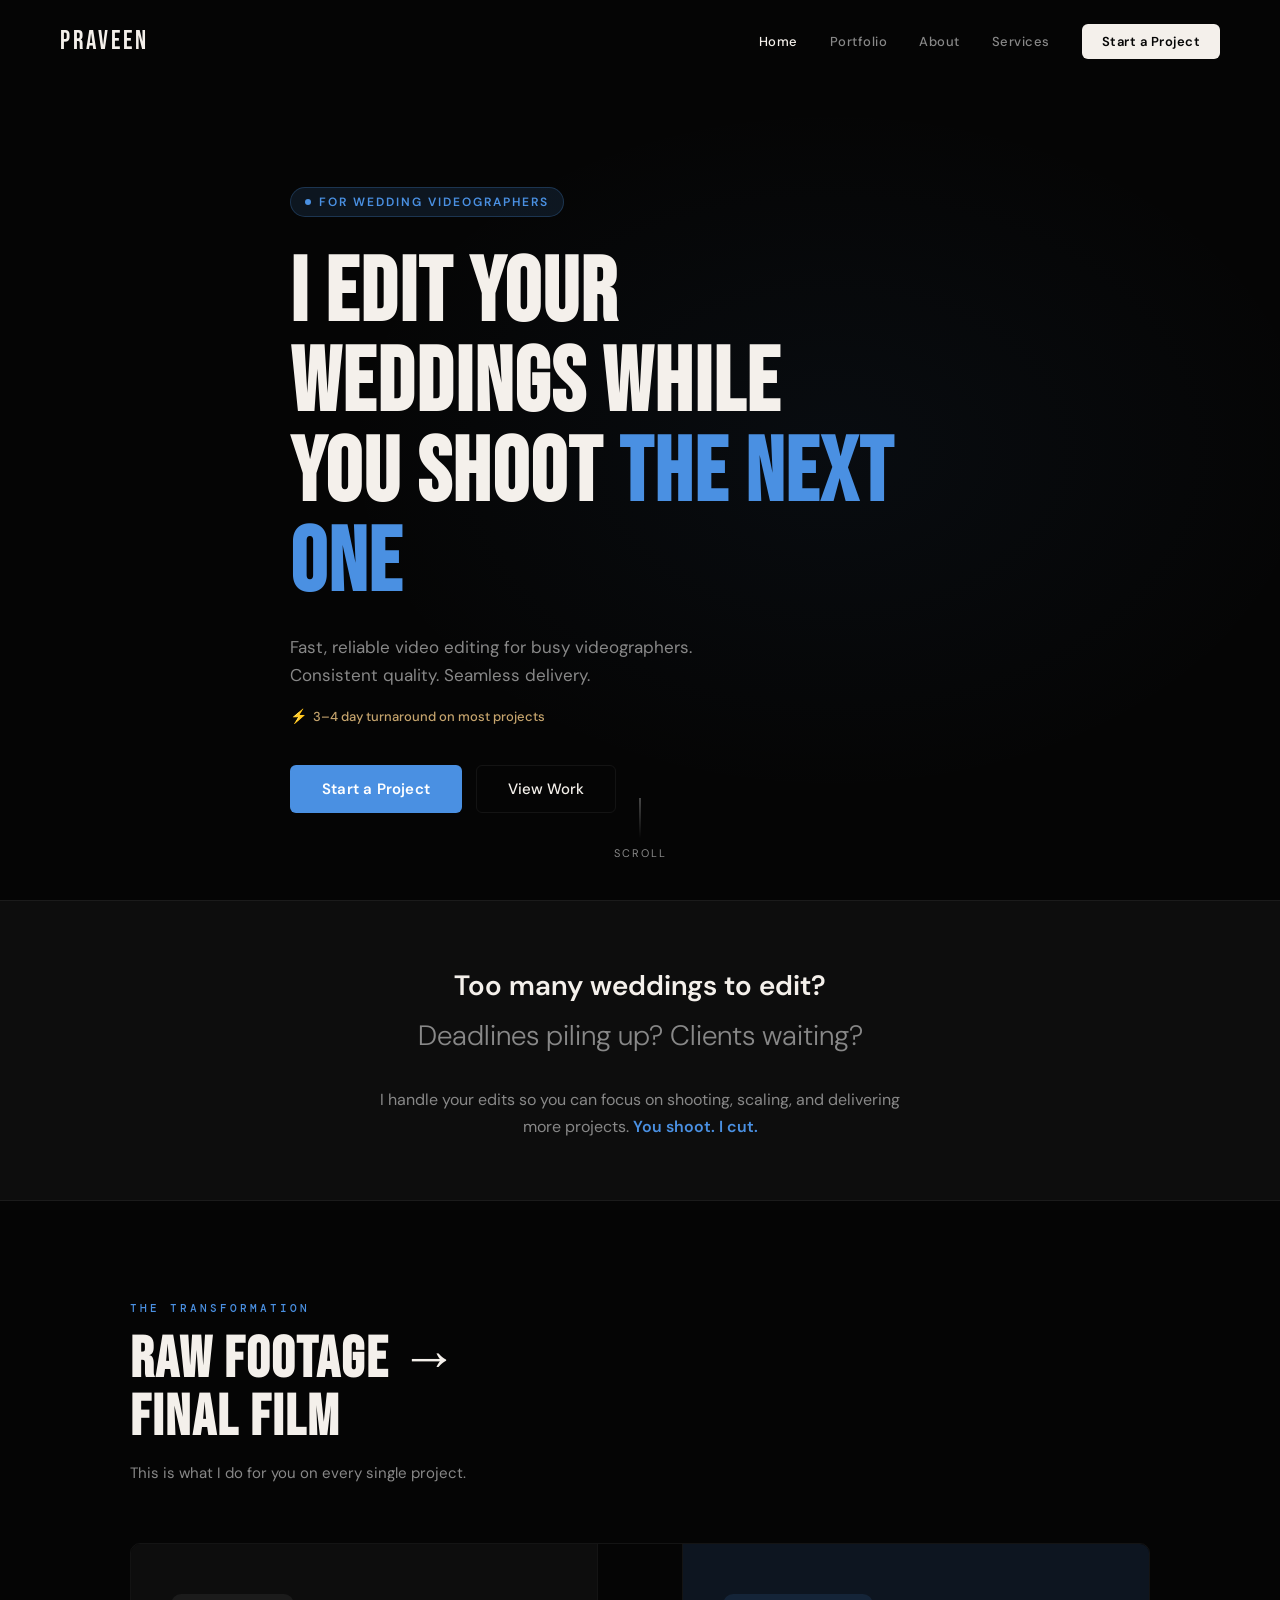
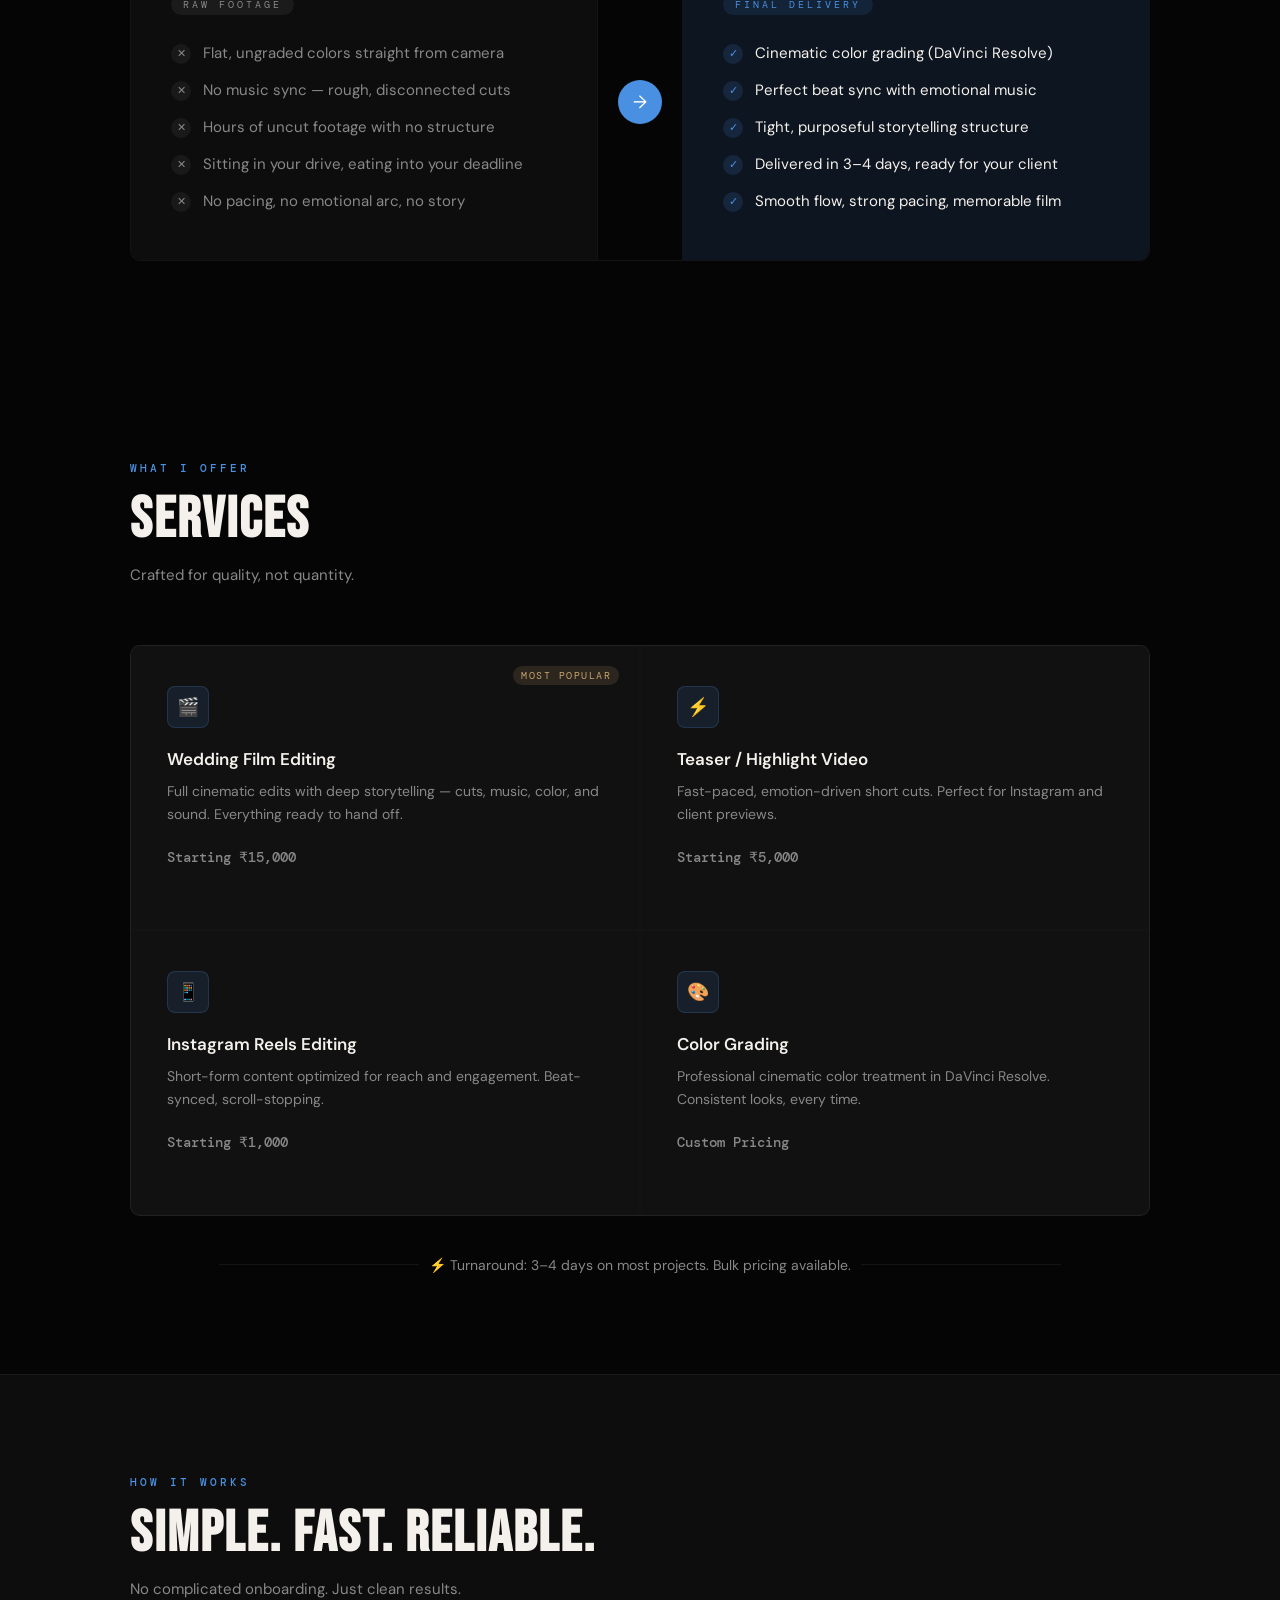
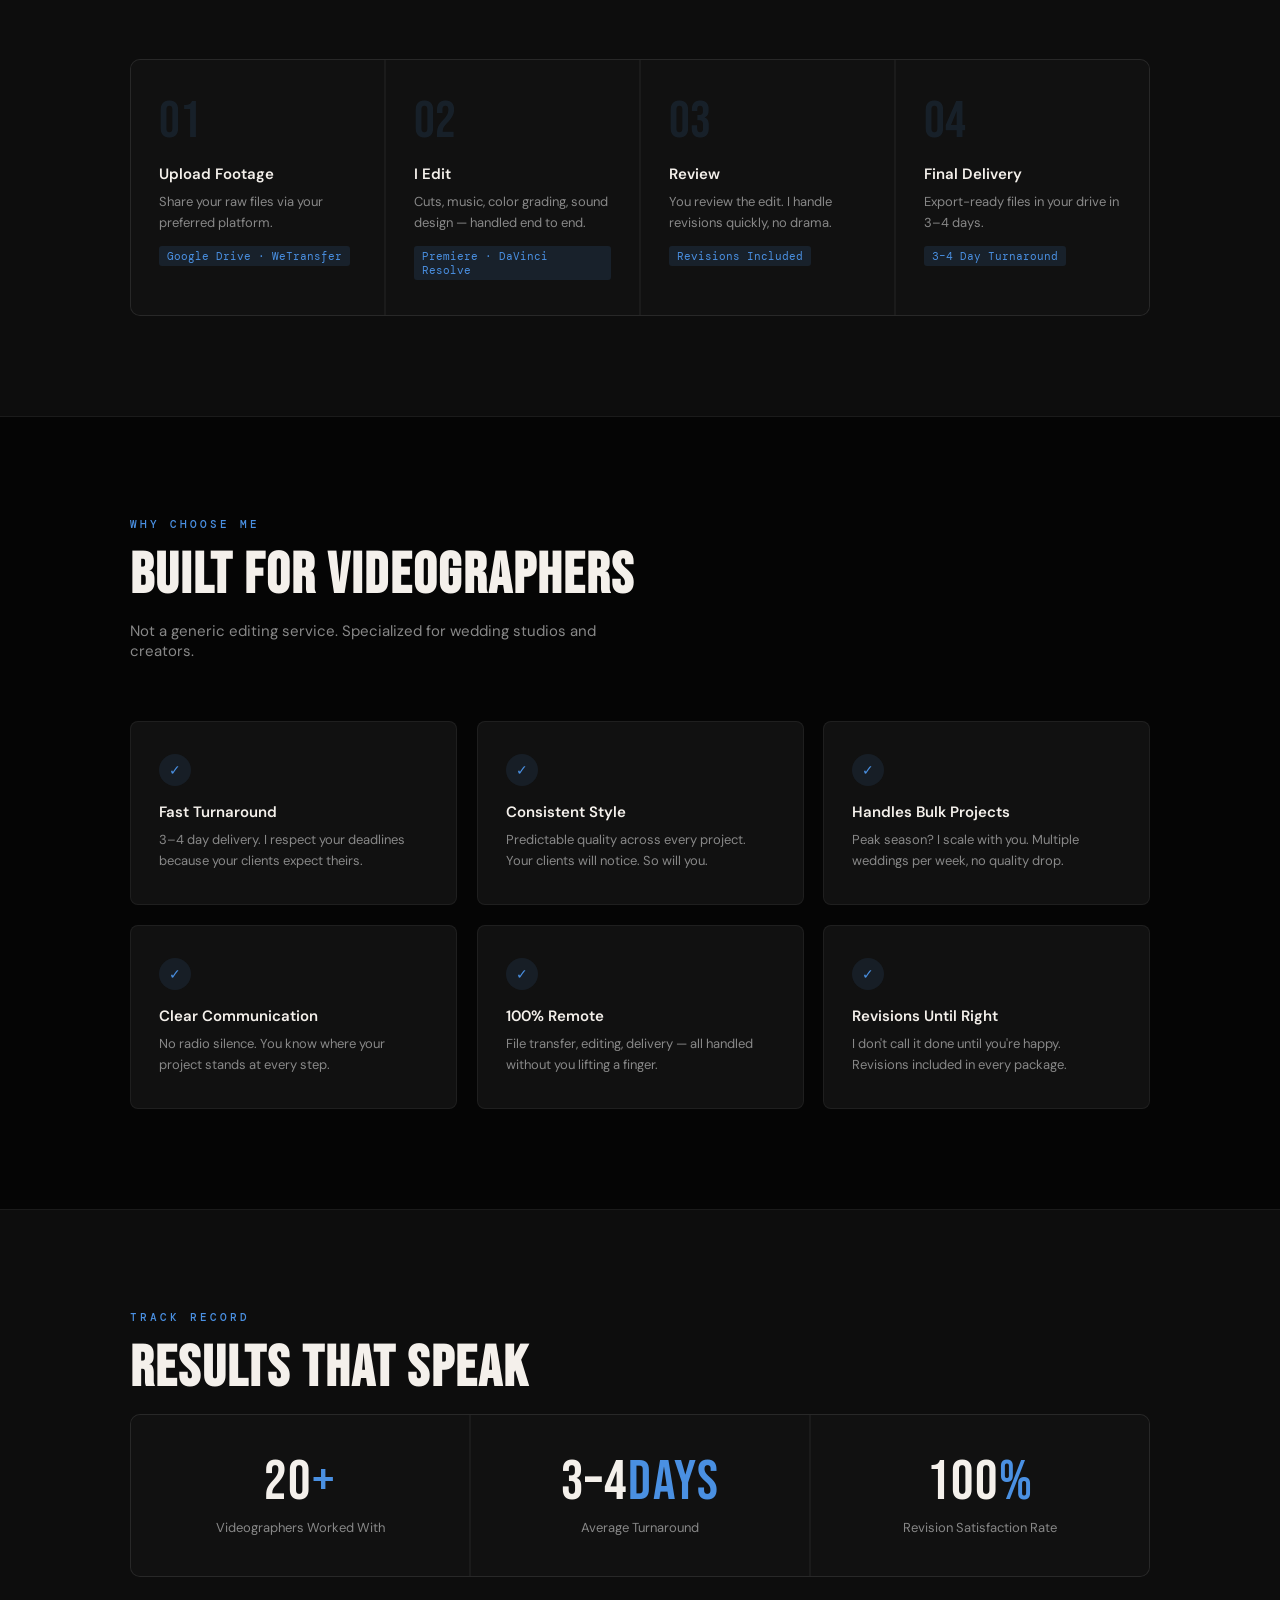
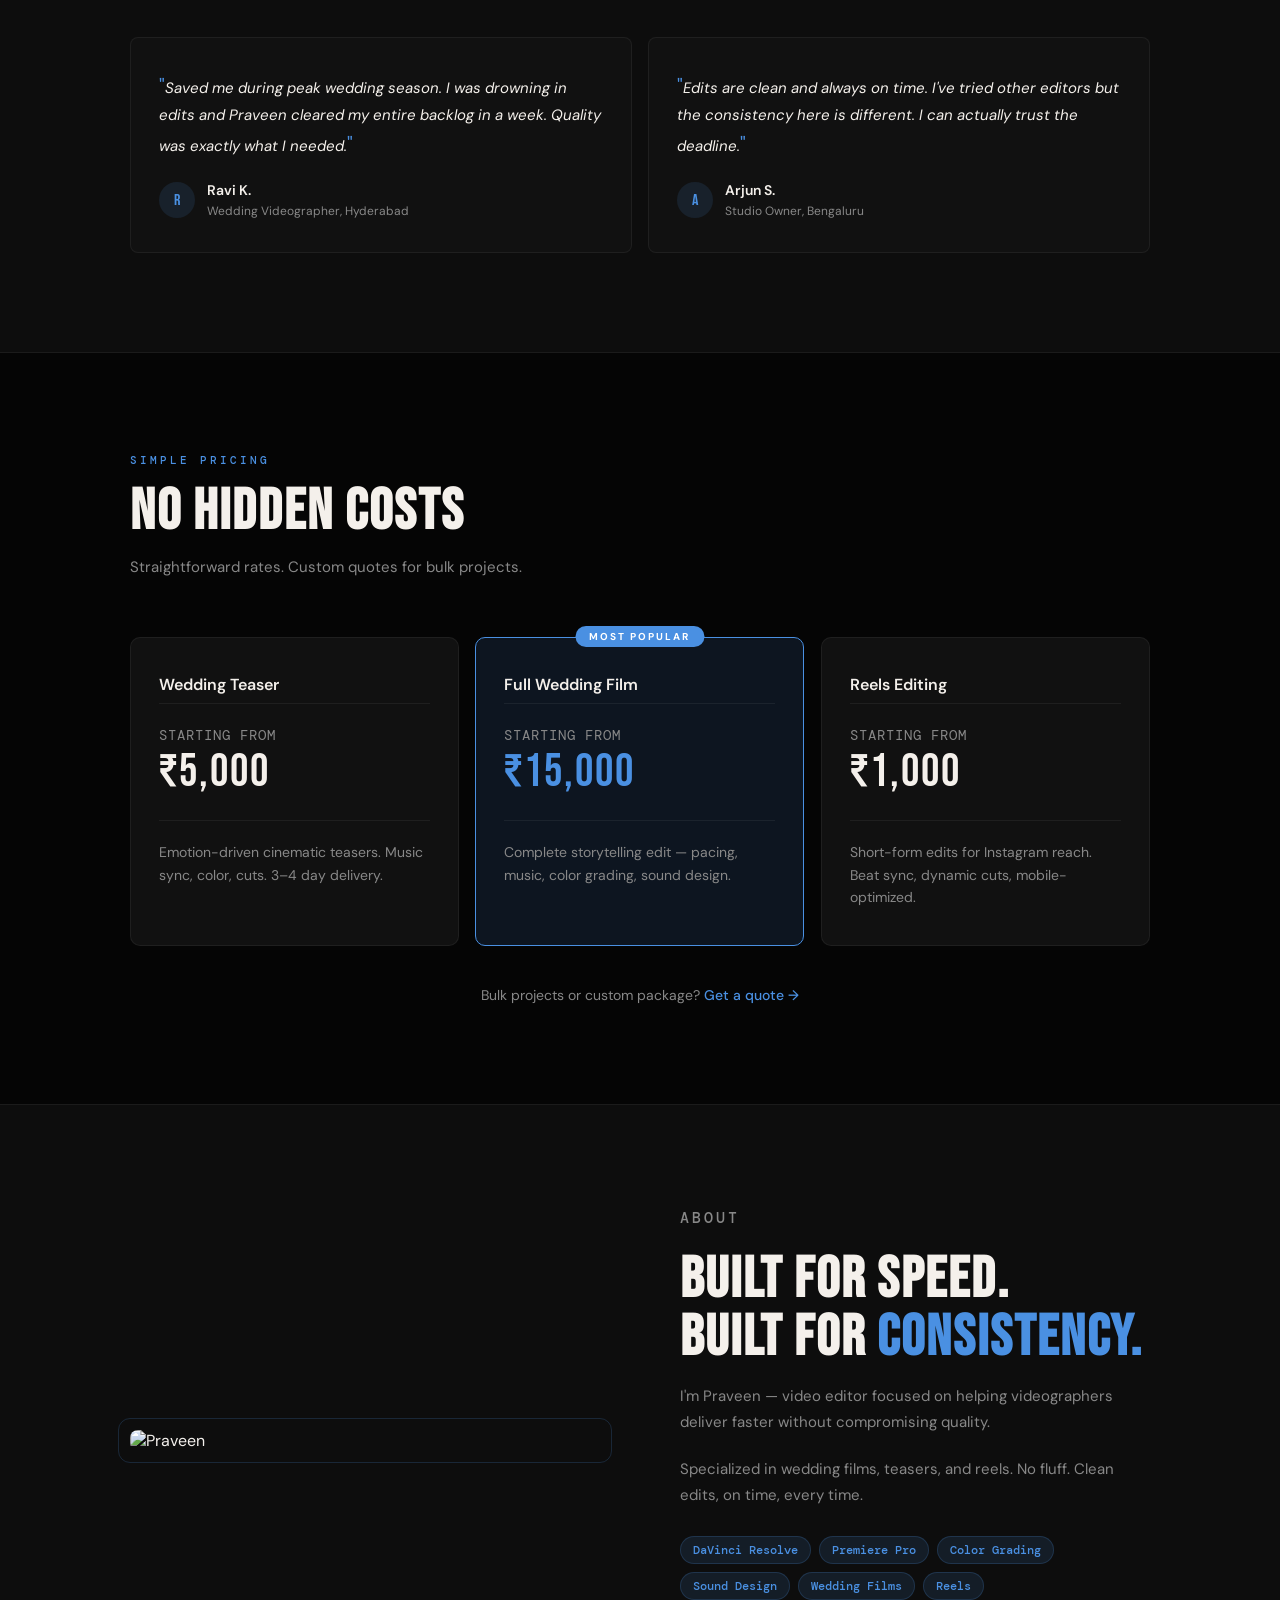
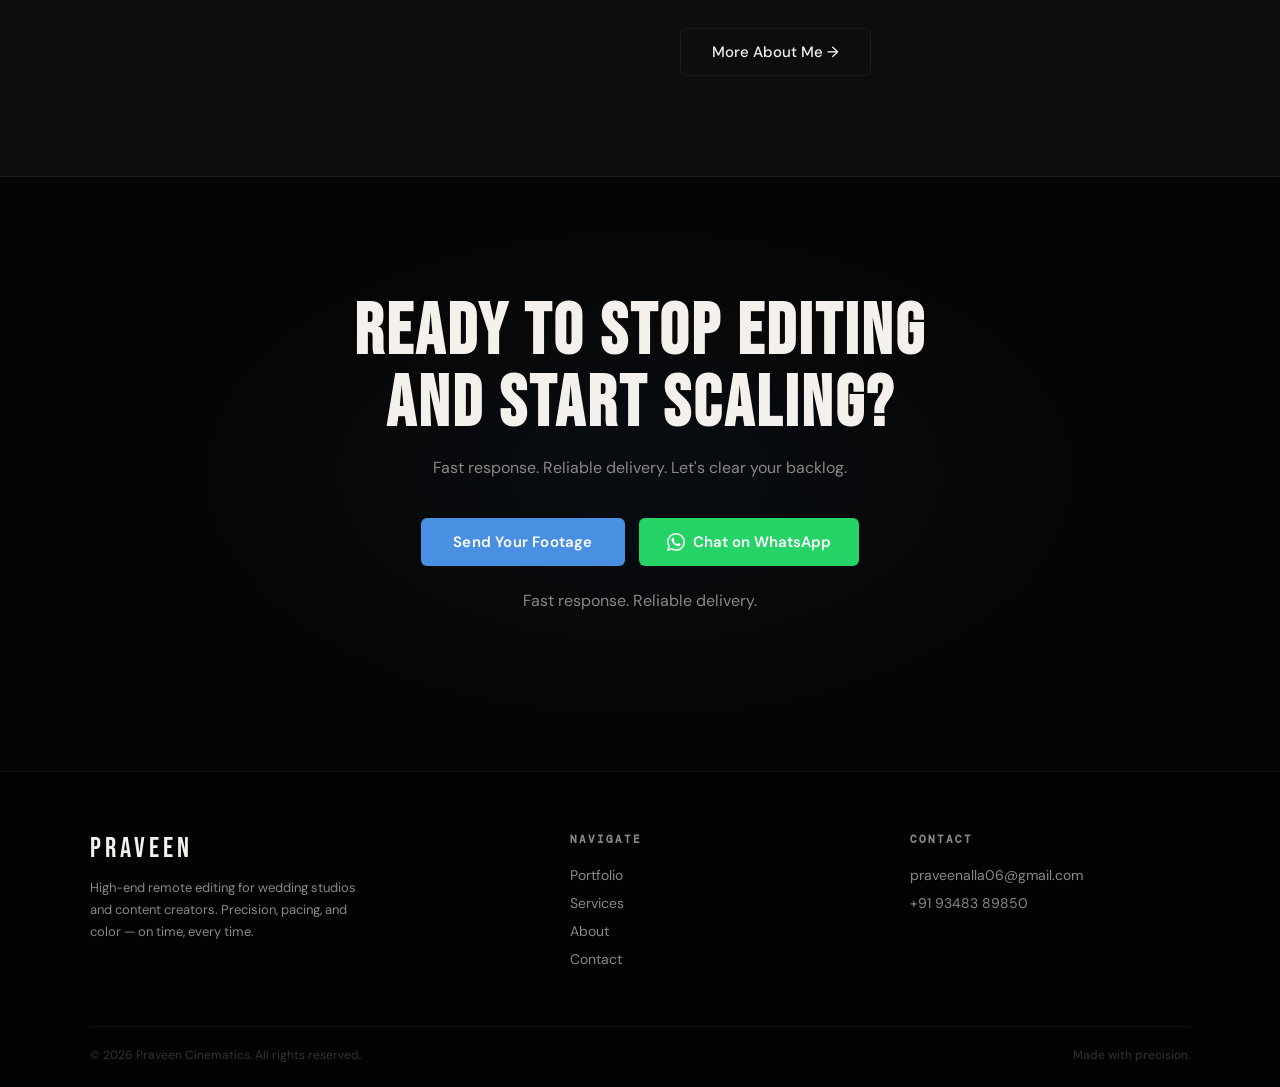
==== commit 38731122: "Enhance SEO and improve text consistency in index.html Updated the title and meta descriptions for b" ====
--- a/index.html
+++ b/index.html
@@ -2,18 +2,19 @@
 <html lang="en">
 <head>
   <meta charset="UTF-8">
-  <title>Frame to Final</title>
+  <title>Frame To Final | Professional Video Editor for Wedding Studios</title>
   <meta name="viewport" content="width=device-width, initial-scale=1.0">
   <meta property="og:title" content="Praveen | Wedding Film & Reel Editing">
-  <meta property="og:description" content="Fast, reliable video editing for busy videographers. 48–72 hour turnaround. Consistent quality.">
+  <meta property="og:description" content="Fast, reliable video editing. 3–4 day turnaround. Consistent quality.">
   <meta property="og:image" content="N&N PREWED thumb.jpg">
   <meta property="og:type" content="website">
-  <link href="https://fonts.googleapis.com/css2?family=Bebas+Neue&family=DM+Sans:wght@300;400;500;600&family=DM+Mono:wght@400;500&display=swap" rel="stylesheet">
+  <link rel="preconnect" href="https://fonts.googleapis.com">
+  <link rel="preconnect" href="https://fonts.gstatic.com" crossorigin>
+  <link href="https://fonts.googleapis.com/css2?family=Bebas+Neue&family=DM+Sans:wght@400;500;600&family=DM+Mono:wght@400;500&display=swap" rel="stylesheet">
   <link rel="stylesheet" href="style.css">
 </head>
 <body>
 
-<!-- HEADER -->
 <header>
   <a href="index.html" class="logo">PRAVEEN</a>
   <div class="menu-toggle" onclick="toggleMenu()">☰</div>
@@ -26,326 +27,172 @@
   </nav>
 </header>
 
-<!-- ① HERO -->
 <section class="hero">
   <div class="hero-bg"></div>
-  <div class="hero-grid-lines"></div>
   <div class="hero-inner">
     <div class="hero-eyebrow">For Wedding Videographers</div>
     <h1>I Edit Your<br>Weddings While<br>You Shoot <span>The Next One</span></h1>
     <p class="hero-sub">Fast, reliable video editing for busy videographers.<br>Consistent quality. Seamless delivery.</p>
-    <p class="hero-turnaround">3–4 days turnaround on most projects</p>
+    <p class="hero-turnaround">3–4 day turnaround on most projects</p>
     <div class="hero-ctas">
       <a href="contact.html" class="btn">Start a Project</a>
       <a href="portfolio.html" class="btn-outline">View Work</a>
     </div>
   </div>
-  <div class="hero-scroll">
-    <div class="scroll-line"></div>
-    scroll
-  </div>
-</section>
-
-<!-- ② PAIN → SOLUTION -->
+  <div class="hero-scroll"><div class="scroll-line"></div>scroll</div>
+</section>
+
 <section class="pain-strip">
   <div class="container">
-    <h2>
-      <strong>Too many weddings to edit?</strong><br>
-      Deadlines piling up? Clients waiting?
-    </h2>
-    <p>
-      I handle your edits so you can focus on shooting, scaling, and delivering more projects.
-      <em>You shoot. I cut.</em>
-    </p>
-  </div>
-</section>
-
-<!-- ③ BEFORE → AFTER -->
+    <h2><strong>Too many weddings to edit?</strong><br>Deadlines piling up? Clients waiting?</h2>
+    <p>I handle your edits so you can focus on shooting, scaling, and delivering more projects. <em>You shoot. I cut.</em></p>
+  </div>
+</section>
+
 <section class="before-after">
   <div class="container">
     <p class="section-label fade-in">The Transformation</p>
-    <h2 class="section-heading fade-in">Raw Footage → <br>Final Film</h2>
+    <h2 class="section-heading fade-in">Raw Footage →<br>Final Film</h2>
     <p class="section-sub fade-in">This is what I do for you on every single project.</p>
-
     <div class="comparison-grid fade-in">
       <div class="comp-col before">
         <span class="comp-label">Raw Footage</span>
         <ul class="comp-items">
-          <li>
-            <span class="comp-icon">✕</span>
-            Flat, ungraded colors straight from camera
-          </li>
-          <li>
-            <span class="comp-icon">✕</span>
-            No music sync — rough, disconnected cuts
-          </li>
-          <li>
-            <span class="comp-icon">✕</span>
-            Hours of uncut footage with no structure
-          </li>
-          <li>
-            <span class="comp-icon">✕</span>
-            Sitting in your drive, eating into your deadline
-          </li>
-          <li>
-            <span class="comp-icon">✕</span>
-            No pacing, no emotional arc, no story
-          </li>
+          <li><span class="comp-icon">✕</span>Flat, ungraded colors straight from camera</li>
+          <li><span class="comp-icon">✕</span>No music sync — rough, disconnected cuts</li>
+          <li><span class="comp-icon">✕</span>Hours of uncut footage with no structure</li>
+          <li><span class="comp-icon">✕</span>Sitting in your drive, eating into your deadline</li>
+          <li><span class="comp-icon">✕</span>No pacing, no emotional arc, no story</li>
         </ul>
       </div>
-
-      <div class="comp-divider">
-        <div class="arrow-badge">→</div>
-      </div>
-
+      <div class="comp-divider"><div class="arrow-badge">→</div></div>
       <div class="comp-col after">
         <span class="comp-label">Final Delivery</span>
         <ul class="comp-items">
-          <li>
-            <span class="comp-icon">✓</span>
-            Cinematic color grading (DaVinci Resolve)
-          </li>
-          <li>
-            <span class="comp-icon">✓</span>
-            Perfect beat sync with emotional music selection
-          </li>
-          <li>
-            <span class="comp-icon">✓</span>
-            Tight, purposeful storytelling structure
-          </li>
-          <li>
-            <span class="comp-icon">✓</span>
-            Delivered in 3-4 days, ready for your client
-          </li>
-          <li>
-            <span class="comp-icon">✓</span>
-            Smooth flow, strong pacing, memorable film
-          </li>
+          <li><span class="comp-icon">✓</span>Cinematic color grading (DaVinci Resolve)</li>
+          <li><span class="comp-icon">✓</span>Perfect beat sync with emotional music</li>
+          <li><span class="comp-icon">✓</span>Tight, purposeful storytelling structure</li>
+          <li><span class="comp-icon">✓</span>Delivered in 3–4 days, ready for your client</li>
+          <li><span class="comp-icon">✓</span>Smooth flow, strong pacing, memorable film</li>
         </ul>
       </div>
     </div>
   </div>
 </section>
 
-<!-- ④ SERVICES -->
 <section class="services-section">
   <div class="container">
     <p class="section-label fade-in">What I Offer</p>
     <h2 class="section-heading fade-in">Services</h2>
-    <p class="section-sub fade-in">Crafted for quality, not quantity. Built for videographers who want more.</p>
-
+    <p class="section-sub fade-in">Crafted for quality, not quantity.</p>
     <div class="services-grid fade-in">
       <div class="service-card">
         <div class="service-icon">🎬</div>
         <h3>Wedding Film Editing</h3>
-        <p>Full cinematic edits with deep storytelling — cuts, music, color, and sound. Everything you need ready to hand off.</p>
+        <p>Full cinematic edits with deep storytelling — cuts, music, color, and sound. Everything ready to hand off.</p>
         <p class="service-price">Starting ₹15,000</p>
         <span class="service-tag">Most Popular</span>
       </div>
-
       <div class="service-card">
         <div class="service-icon">⚡</div>
         <h3>Teaser / Highlight Video</h3>
-        <p>Fast-paced, emotion-driven short cuts that showcase the essence of the wedding. Perfect for Instagram and client preview.</p>
+        <p>Fast-paced, emotion-driven short cuts. Perfect for Instagram and client previews.</p>
         <p class="service-price">Starting ₹5,000</p>
       </div>
-
       <div class="service-card">
         <div class="service-icon">📱</div>
         <h3>Instagram Reels Editing</h3>
-        <p>Short-form content optimized for reach and engagement. Beat-synced, visually punchy, scroll-stopping.</p>
+        <p>Short-form content optimized for reach and engagement. Beat-synced, scroll-stopping.</p>
         <p class="service-price">Starting ₹1,000</p>
       </div>
-
       <div class="service-card">
         <div class="service-icon">🎨</div>
         <h3>Color Grading</h3>
-        <p>Professional cinematic color treatment in DaVinci Resolve. Consistent, intentional looks that match your studio's style.</p>
+        <p>Professional cinematic color treatment in DaVinci Resolve. Consistent looks, every time.</p>
         <p class="service-price">Custom Pricing</p>
       </div>
     </div>
-
     <p class="services-footer fade-in">⚡ Turnaround: 3–4 days on most projects. Bulk pricing available.</p>
   </div>
 </section>
 
-<!-- ⑤ WORKFLOW -->
 <section class="workflow-section">
   <div class="container">
     <p class="section-label fade-in">How It Works</p>
     <h2 class="section-heading fade-in">Simple. Fast. Reliable.</h2>
-    <p class="section-sub fade-in">No complicated onboarding. No back-and-forth delays. Just clean results.</p>
-
+    <p class="section-sub fade-in">No complicated onboarding. Just clean results.</p>
     <div class="workflow-steps fade-in">
-      <div class="step-card">
-        <div class="step-number">01</div>
-        <h3>Upload Footage</h3>
-        <p>Share your raw files via your preferred platform. I work with everything.</p>
-        <span class="step-tool">Google Drive · WeTransfer</span>
-      </div>
-      <div class="step-card">
-        <div class="step-number">02</div>
-        <h3>I Edit</h3>
-        <p>Cuts, music selection, color grading, sound design — handled end to end.</p>
-        <span class="step-tool">Premiere · DaVinci Resolve</span>
-      </div>
-      <div class="step-card">
-        <div class="step-number">03</div>
-        <h3>Review</h3>
-        <p>You review the edit. I handle revisions quickly, no drama.</p>
-        <span class="step-tool">Revisions Included</span>
-      </div>
-      <div class="step-card">
-        <div class="step-number">04</div>
-        <h3>Final Delivery</h3>
-        <p>Export-ready files delivered to your drive. Ready for your client in 3-4 days.</p>
-        <span class="step-tool">3-4 days Turnaround</span>
-      </div>
-    </div>
-  </div>
-</section>
-
-<!-- ⑥ WHY US -->
+      <div class="step-card"><div class="step-number">01</div><h3>Upload Footage</h3><p>Share your raw files via your preferred platform.</p><span class="step-tool">Google Drive · WeTransfer</span></div>
+      <div class="step-card"><div class="step-number">02</div><h3>I Edit</h3><p>Cuts, music, color grading, sound design — handled end to end.</p><span class="step-tool">Premiere · DaVinci Resolve</span></div>
+      <div class="step-card"><div class="step-number">03</div><h3>Review</h3><p>You review the edit. I handle revisions quickly, no drama.</p><span class="step-tool">Revisions Included</span></div>
+      <div class="step-card"><div class="step-number">04</div><h3>Final Delivery</h3><p>Export-ready files in your drive in 3–4 days.</p><span class="step-tool">3–4 Day Turnaround</span></div>
+    </div>
+  </div>
+</section>
+
 <section class="why-section">
   <div class="container">
     <p class="section-label fade-in">Why Choose Me</p>
-    <h2 class="section-heading fade-in">Built for<br>Videographers</h2>
+    <h2 class="section-heading fade-in">Built for Videographers</h2>
     <p class="section-sub fade-in">Not a generic editing service. Specialized for wedding studios and creators.</p>
-
     <div class="why-grid fade-in">
-      <div class="why-card">
-        <div class="why-check">✓</div>
-        <h3>Fast Turnaround</h3>
-        <p>3-4 days delivery on most projects. I respect your deadlines because your clients expect theirs.</p>
-      </div>
-      <div class="why-card">
-        <div class="why-check">✓</div>
-        <h3>Consistent Editing Style</h3>
-        <p>Predictable quality across every project. Your clients will notice the consistency. So will you.</p>
-      </div>
-      <div class="why-card">
-        <div class="why-check">✓</div>
-        <h3>Handles Bulk Projects</h3>
-        <p>Peak season? I scale with you. Multiple weddings per Month, no drop in quality.</p>
-      </div>
-      <div class="why-card">
-        <div class="why-check">✓</div>
-        <h3>Clear Communication</h3>
-        <p>No radio silence. You know exactly where your project stands at every step.</p>
-      </div>
-      <div class="why-card">
-        <div class="why-check">✓</div>
-        <h3>Remote & Seamless</h3>
-        <p>100% remote. File transfer, editing, delivery — all handled without you lifting a finger.</p>
-      </div>
-      <div class="why-card">
-        <div class="why-check">✓</div>
-        <h3>Revisions Until Right</h3>
-        <p>I don't call it done until you're happy with it. Revisions included in every package.</p>
-      </div>
-    </div>
-  </div>
-</section>
-
-<!-- ⑦ SOCIAL PROOF -->
+      <div class="why-card"><div class="why-check">✓</div><h3>Fast Turnaround</h3><p>3–4 day delivery. I respect your deadlines because your clients expect theirs.</p></div>
+      <div class="why-card"><div class="why-check">✓</div><h3>Consistent Style</h3><p>Predictable quality across every project. Your clients will notice. So will you.</p></div>
+      <div class="why-card"><div class="why-check">✓</div><h3>Handles Bulk Projects</h3><p>Peak season? I scale with you. Multiple weddings per week, no quality drop.</p></div>
+      <div class="why-card"><div class="why-check">✓</div><h3>Clear Communication</h3><p>No radio silence. You know where your project stands at every step.</p></div>
+      <div class="why-card"><div class="why-check">✓</div><h3>100% Remote</h3><p>File transfer, editing, delivery — all handled without you lifting a finger.</p></div>
+      <div class="why-card"><div class="why-check">✓</div><h3>Revisions Until Right</h3><p>I don't call it done until you're happy. Revisions included in every package.</p></div>
+    </div>
+  </div>
+</section>
+
 <section class="proof-section">
   <div class="container">
     <p class="section-label fade-in">Track Record</p>
-    <h2 class="section-heading fade-in">Results That<br>Speak for Themselves</h2>
-
+    <h2 class="section-heading fade-in">Results That Speak</h2>
     <div class="proof-stat-row fade-in">
-      <div class="stat-cell">
-        <div class="stat-number">20<span>+</span></div>
-        <div class="stat-label">Videographers Worked With</div>
-      </div>
-      <div class="stat-cell">
-        <div class="stat-number">3<span>days</span></div>
-        <div class="stat-label">Average Turnaround</div>
-      </div>
-      <div class="stat-cell">
-        <div class="stat-number">100<span>%</span></div>
-        <div class="stat-label">Revision Satisfaction Rate</div>
-      </div>
-    </div>
-
+      <div class="stat-cell"><div class="stat-number">20<span>+</span></div><div class="stat-label">Videographers Worked With</div></div>
+      <div class="stat-cell"><div class="stat-number">3–4<span>days</span></div><div class="stat-label">Average Turnaround</div></div>
+      <div class="stat-cell"><div class="stat-number">100<span>%</span></div><div class="stat-label">Revision Satisfaction Rate</div></div>
+    </div>
     <div class="testimonials-grid fade-in">
       <div class="testimonial">
         <p class="testimonial-text">Saved me during peak wedding season. I was drowning in edits and Praveen cleared my entire backlog in a week. Quality was exactly what I needed.</p>
-        <div class="testimonial-author">
-          <div class="author-avatar">R</div>
-          <div class="author-info">
-            <strong>Ravi K.</strong>
-            <span>Wedding Videographer, Hyderabad</span>
-          </div>
-        </div>
+        <div class="testimonial-author"><div class="author-avatar">R</div><div class="author-info"><strong>Ravi K.</strong><span>Wedding Videographer, Hyderabad</span></div></div>
       </div>
       <div class="testimonial">
         <p class="testimonial-text">Edits are clean and always on time. I've tried other editors but the consistency here is different. I can actually trust the deadline.</p>
-        <div class="testimonial-author">
-          <div class="author-avatar">A</div>
-          <div class="author-info">
-            <strong>Arjun S.</strong>
-            <span>Studio Owner, Bengaluru</span>
-          </div>
-        </div>
-      </div>
-    </div>
-  </div>
-</section>
-
-<!-- ⑧ PRICING -->
+        <div class="testimonial-author"><div class="author-avatar">A</div><div class="author-info"><strong>Arjun S.</strong><span>Studio Owner, Bengaluru</span></div></div>
+      </div>
+    </div>
+  </div>
+</section>
+
 <section class="pricing-section">
   <div class="container">
     <p class="section-label fade-in">Simple Pricing</p>
     <h2 class="section-heading fade-in">No Hidden Costs</h2>
     <p class="section-sub fade-in">Straightforward rates. Custom quotes for bulk projects.</p>
-
     <div class="pricing-grid fade-in">
-      <div class="pricing-card">
-        <h3>Wedding Teaser</h3>
-        <p class="pricing-from">Starting From</p>
-        <div class="pricing-amount">₹5,000</div>
-        <p>Emotion-driven cinematic teasers. Music sync, color, cuts. Delivered in 48–72 hrs.</p>
-      </div>
-      <div class="pricing-card featured">
-        <span class="featured-badge">Most Popular</span>
-        <h3>Full Wedding Film</h3>
-        <p class="pricing-from">Starting From</p>
-        <div class="pricing-amount">₹15,000</div>
-        <p>Complete storytelling edit — pacing, music, color grading, sound design. Full film delivery.</p>
-      </div>
-      <div class="pricing-card">
-        <h3>Reels Editing</h3>
-        <p class="pricing-from">Starting From</p>
-        <div class="pricing-amount">₹1,000</div>
-        <p>Short-form edits built for Instagram reach. Beat sync, dynamic cuts, mobile-optimized.</p>
-      </div>
-    </div>
-    <p class="pricing-footer fade-in">
-      Handling bulk projects or need a custom package? <a href="contact.html">Get a quote →</a>
-    </p>
-  </div>
-</section>
-
-<!-- ⑨ ABOUT STRIP -->
+      <div class="pricing-card"><h3>Wedding Teaser</h3><p class="pricing-from">Starting From</p><div class="pricing-amount">₹5,000</div><p>Emotion-driven cinematic teasers. Music sync, color, cuts. 3–4 day delivery.</p></div>
+      <div class="pricing-card featured"><span class="featured-badge">Most Popular</span><h3>Full Wedding Film</h3><p class="pricing-from">Starting From</p><div class="pricing-amount">₹15,000</div><p>Complete storytelling edit — pacing, music, color grading, sound design.</p></div>
+      <div class="pricing-card"><h3>Reels Editing</h3><p class="pricing-from">Starting From</p><div class="pricing-amount">₹1,000</div><p>Short-form edits for Instagram reach. Beat sync, dynamic cuts, mobile-optimized.</p></div>
+    </div>
+    <p class="pricing-footer fade-in">Bulk projects or custom package? <a href="contact.html">Get a quote →</a></p>
+  </div>
+</section>
+
 <section class="about-strip">
   <div class="container">
     <div class="about-inner">
-      <div class="about-image-block fade-in">
-        <img src="your-image.jpg" alt="Praveen">
-      </div>
+      <div class="about-image-block fade-in"><img src="your-image.jpg" alt="Praveen" loading="lazy"></div>
       <div class="about-text fade-in">
         <p class="section-label">About</p>
         <h2 class="section-heading">Built for Speed.<br>Built for <span style="color:var(--blue)">Consistency.</span></h2>
         <p>I'm Praveen — video editor focused on helping videographers deliver faster without compromising quality.</p>
-        <p>Specialized in wedding films, teasers, and reels. No fluff. Just clean edits, on time, every time.</p>
+        <p>Specialized in wedding films, teasers, and reels. No fluff. Clean edits, on time, every time.</p>
         <div class="about-tags">
-          <span class="tag">DaVinci Resolve</span>
-          <span class="tag">Premiere Pro</span>
-          <span class="tag">Color Grading</span>
-          <span class="tag">Sound Design</span>
-          <span class="tag">Wedding Films</span>
-          <span class="tag">Reels</span>
+          <span class="tag">DaVinci Resolve</span><span class="tag">Premiere Pro</span><span class="tag">Color Grading</span><span class="tag">Sound Design</span><span class="tag">Wedding Films</span><span class="tag">Reels</span>
         </div>
         <a href="about.html" class="btn-outline">More About Me →</a>
       </div>
@@ -353,7 +200,6 @@
   </div>
 </section>
 
-<!-- ⑩ FINAL CTA -->
 <section class="final-cta">
   <div class="container">
     <h2 class="fade-in">Ready to Stop Editing<br>and Start Scaling?</h2>
@@ -369,56 +215,32 @@
   </div>
 </section>
 
-<!-- FOOTER -->
 <footer>
   <div class="footer-inner">
     <div class="footer-brand">
       <a href="index.html" class="logo">PRAVEEN</a>
-      <p>High-end remote editing for wedding studios and content creators. Precision, pacing, and color — delivered on time, every time.</p>
-    </div>
-    <div class="footer-col">
-      <h4>Navigate</h4>
-      <a href="portfolio.html">Portfolio</a>
-      <a href="services.html">Services</a>
-      <a href="about.html">About</a>
-      <a href="contact.html">Contact</a>
-    </div>
-    <div class="footer-col">
-      <h4>Contact</h4>
-      <a href="mailto:praveenalla06@gmail.com">praveenalla06@gmail.com</a>
-      <a href="https://wa.me/919348389850">WhatsApp: +91 93483 89850</a>
-    </div>
-  </div>
-  <div class="footer-bottom">
-    <p>&copy; 2026 Praveen Cinematics. All rights reserved.</p>
-    <span>Made with precision.</span>
-  </div>
+      <p>High-end remote editing for wedding studios and content creators. Precision, pacing, and color — on time, every time.</p>
+    </div>
+    <div class="footer-col"><h4>Navigate</h4><a href="portfolio.html">Portfolio</a><a href="services.html">Services</a><a href="about.html">About</a><a href="contact.html">Contact</a></div>
+    <div class="footer-col"><h4>Contact</h4><a href="mailto:praveenalla06@gmail.com">praveenalla06@gmail.com</a><a href="https://wa.me/919348389850">+91 93483 89850</a></div>
+  </div>
+  <div class="footer-bottom"><p>&copy; 2026 Praveen Cinematics. All rights reserved.</p><span>Made with precision.</span></div>
 </footer>
 
 <script>
-window.addEventListener("load", () => { document.body.classList.add("loaded"); });
-
-// Scroll header effect
+window.addEventListener("load", () => document.body.classList.add("loaded"));
+let ticking = false;
 window.addEventListener("scroll", () => {
-  document.querySelector("header").classList.toggle("scrolled", window.scrollY > 50);
-});
-
-// Fade-in on scroll
-const fadeEls = document.querySelectorAll(".fade-in");
-function checkFade() {
-  fadeEls.forEach((el, i) => {
-    if (el.getBoundingClientRect().top < window.innerHeight - 60) {
-      setTimeout(() => el.classList.add("show"), i * 80);
-    }
-  });
-}
-checkFade();
-window.addEventListener("scroll", checkFade);
-
-// Mobile menu
-function toggleMenu() {
-  document.getElementById("navMenu").classList.toggle("active");
-}
+  if (!ticking) {
+    requestAnimationFrame(() => { document.querySelector("header").classList.toggle("scrolled", window.scrollY > 50); ticking = false; });
+    ticking = true;
+  }
+}, { passive: true });
+const io = new IntersectionObserver((entries) => {
+  entries.forEach(e => { if (e.isIntersecting) { e.target.classList.add("show"); io.unobserve(e.target); } });
+}, { threshold: 0.08 });
+document.querySelectorAll(".fade-in").forEach(el => io.observe(el));
+function toggleMenu() { document.getElementById("navMenu").classList.toggle("active"); }
 </script>
 </body>
 </html>
--- a/style.css
+++ b/style.css
@@ -1,8 +1,7 @@
 /* =========================
    RESET & GLOBAL
-========================= */
-@import url('https://fonts.googleapis.com/css2?family=Bebas+Neue&family=DM+Sans:wght@300;400;500;600&family=DM+Mono:wght@400;500&display=swap');
-
+   Fonts via preconnect + <link> in HTML — never @import (blocks render)
+========================= */
 * { margin: 0; padding: 0; box-sizing: border-box; }
 
 :root {
@@ -26,10 +25,10 @@
   background: var(--bg);
   color: var(--text);
   opacity: 0;
-  transition: opacity 0.4s ease;
+  transition: opacity 0.3s ease;
   -webkit-font-smoothing: antialiased;
-}
-
+  text-rendering: optimizeSpeed;
+}
 body.loaded { opacity: 1; }
 
 .container { max-width: 1100px; margin: auto; padding: 0 40px; }
@@ -38,234 +37,102 @@
    NAVBAR
 ========================= */
 header {
-  display: flex;
-  justify-content: space-between;
-  align-items: center;
-  padding: 24px 60px;
-  position: fixed;
-  width: 100%;
-  z-index: 1000;
-  top: 0;
-  transition: background 0.3s ease, border-bottom 0.3s ease;
-}
-
+  display: flex; justify-content: space-between; align-items: center;
+  padding: 24px 60px; position: fixed; width: 100%; z-index: 1000; top: 0;
+  transition: background 0.3s ease;
+}
 header.scrolled {
-  background: rgba(5, 5, 5, 0.96);
+  background: rgba(5,5,5,0.97);
   border-bottom: 1px solid var(--border);
-  backdrop-filter: blur(12px);
-}
-
+  backdrop-filter: blur(10px);
+  -webkit-backdrop-filter: blur(10px);
+}
 .logo {
-  text-decoration: none;
-  color: var(--text);
-  font-family: 'Bebas Neue', sans-serif;
-  font-size: 26px;
-  letter-spacing: 3px;
-}
-
+  text-decoration: none; color: var(--text);
+  font-family: 'Bebas Neue', sans-serif; font-size: 26px; letter-spacing: 3px;
+}
 nav { display: flex; gap: 32px; align-items: center; }
-nav a {
-  text-decoration: none;
-  color: var(--muted);
-  font-size: 13px;
-  font-weight: 500;
-  letter-spacing: 0.5px;
-  transition: color 0.25s;
-}
+nav a { text-decoration: none; color: var(--muted); font-size: 13px; font-weight: 500; letter-spacing: 0.5px; transition: color 0.2s; }
 nav a:hover, nav a.active { color: var(--text); }
 nav .nav-cta {
-  color: var(--bg);
-  background: var(--text);
-  padding: 9px 20px;
-  border-radius: var(--radius);
-  font-weight: 600;
-  font-size: 13px;
-  letter-spacing: 0.3px;
-  transition: opacity 0.25s;
-}
-nav .nav-cta:hover { opacity: 0.85; color: var(--bg); }
+  color: var(--bg); background: var(--text); padding: 9px 20px;
+  border-radius: var(--radius); font-weight: 600; font-size: 13px; transition: opacity 0.2s;
+}
+nav .nav-cta:hover { opacity: 0.82; color: var(--bg); }
 
 /* =========================
    BUTTONS
 ========================= */
 .btn {
-  display: inline-block;
-  padding: 14px 32px;
-  background: var(--blue);
-  color: white;
-  text-decoration: none;
-  border: none;
-  border-radius: var(--radius);
-  font-family: 'DM Sans', sans-serif;
-  font-size: 15px;
-  font-weight: 600;
-  cursor: pointer;
-  transition: opacity 0.25s, transform 0.2s;
-  letter-spacing: 0.2px;
-}
-.btn:hover { opacity: 0.88; transform: translateY(-1px); }
+  display: inline-block; padding: 14px 32px; background: var(--blue); color: white;
+  text-decoration: none; border: none; border-radius: var(--radius);
+  font-family: 'DM Sans', sans-serif; font-size: 15px; font-weight: 600;
+  cursor: pointer; transition: opacity 0.2s, transform 0.2s; letter-spacing: 0.2px;
+}
+.btn:hover { opacity: 0.86; transform: translateY(-1px); }
 
 .btn-outline {
-  display: inline-block;
-  padding: 13px 31px;
-  background: transparent;
-  color: var(--text);
-  text-decoration: none;
-  border: 1px solid var(--border);
-  border-radius: var(--radius);
-  font-family: 'DM Sans', sans-serif;
-  font-size: 15px;
-  font-weight: 500;
-  cursor: pointer;
-  transition: border-color 0.25s, color 0.25s, transform 0.2s;
+  display: inline-block; padding: 13px 31px; background: transparent; color: var(--text);
+  text-decoration: none; border: 1px solid var(--border); border-radius: var(--radius);
+  font-family: 'DM Sans', sans-serif; font-size: 15px; font-weight: 500;
+  cursor: pointer; transition: border-color 0.2s, transform 0.2s;
 }
 .btn-outline:hover { border-color: var(--text); transform: translateY(-1px); }
 
 .btn-wa {
-  display: inline-flex;
-  align-items: center;
-  gap: 8px;
-  padding: 14px 28px;
-  background: #25D366;
-  color: white;
-  text-decoration: none;
-  border-radius: var(--radius);
-  font-family: 'DM Sans', sans-serif;
-  font-size: 15px;
-  font-weight: 600;
-  transition: opacity 0.25s, transform 0.2s;
-}
-.btn-wa:hover { opacity: 0.88; transform: translateY(-1px); }
-
-/* =========================
-   HERO SECTION
-========================= */
-.hero {
-  min-height: 100vh;
-  display: flex;
-  align-items: center;
-  padding-top: 100px;
-  position: relative;
-  overflow: hidden;
-}
-
+  display: inline-flex; align-items: center; gap: 8px; padding: 14px 28px;
+  background: #25D366; color: white; text-decoration: none; border-radius: var(--radius);
+  font-family: 'DM Sans', sans-serif; font-size: 15px; font-weight: 600;
+  transition: opacity 0.2s, transform 0.2s;
+}
+.btn-wa:hover { opacity: 0.86; transform: translateY(-1px); }
+
+/* =========================
+   HERO
+========================= */
+.hero { min-height: 100vh; display: flex; align-items: center; padding-top: 100px; position: relative; overflow: hidden; }
+
+/* Static gradient — no repaint */
 .hero-bg {
-  position: absolute;
-  inset: 0;
-  background:
-    radial-gradient(ellipse 60% 50% at 70% 50%, rgba(74,144,226,0.06) 0%, transparent 70%),
-    radial-gradient(ellipse 40% 60% at 20% 30%, rgba(197,164,109,0.04) 0%, transparent 60%);
-}
-
-.hero-grid-lines {
-  position: absolute;
-  inset: 0;
-  background-image:
-    linear-gradient(rgba(255,255,255,0.02) 1px, transparent 1px),
-    linear-gradient(90deg, rgba(255,255,255,0.02) 1px, transparent 1px);
-  background-size: 80px 80px;
-  pointer-events: none;
-}
-
-.hero-inner {
-  position: relative;
-  z-index: 2;
-  max-width: 780px;
-  padding: 0 40px;
-  margin: 0 auto;
-  text-align: left;
-}
+  position: absolute; inset: 0; pointer-events: none;
+  background: radial-gradient(ellipse 55% 55% at 65% 50%, rgba(74,144,226,0.05) 0%, transparent 70%);
+}
+/* Grid lines removed — they cause GPU repaints every frame */
+.hero-grid-lines { display: none; }
+
+.hero-inner { position: relative; z-index: 2; max-width: 780px; padding: 0 40px; margin: 0 auto; }
 
 .hero-eyebrow {
-  display: inline-flex;
-  align-items: center;
-  gap: 8px;
-  background: var(--blue-dim);
-  border: 1px solid rgba(74,144,226,0.25);
-  color: var(--blue);
-  font-size: 12px;
-  font-weight: 600;
-  letter-spacing: 2px;
-  text-transform: uppercase;
-  padding: 6px 14px;
-  border-radius: 30px;
-  margin-bottom: 32px;
-}
-
+  display: inline-flex; align-items: center; gap: 8px;
+  background: var(--blue-dim); border: 1px solid rgba(74,144,226,0.25);
+  color: var(--blue); font-size: 12px; font-weight: 600; letter-spacing: 2px;
+  text-transform: uppercase; padding: 6px 14px; border-radius: 30px; margin-bottom: 32px;
+}
 .hero-eyebrow::before {
-  content: '';
-  width: 6px;
-  height: 6px;
-  background: var(--blue);
-  border-radius: 50%;
+  content: ''; width: 6px; height: 6px; background: var(--blue); border-radius: 50%;
   animation: pulse-dot 2s infinite;
 }
-
-@keyframes pulse-dot {
-  0%, 100% { opacity: 1; }
-  50% { opacity: 0.3; }
-}
+@keyframes pulse-dot { 0%,100% { opacity:1; } 50% { opacity:0.3; } }
 
 .hero h1 {
-  font-family: 'Bebas Neue', sans-serif;
-  font-size: clamp(52px, 8vw, 90px);
-  line-height: 1;
-  letter-spacing: 2px;
-  color: var(--text);
-  margin-bottom: 24px;
-}
-
+  font-family: 'Bebas Neue', sans-serif; font-size: clamp(52px,8vw,90px);
+  line-height: 1; letter-spacing: 2px; margin-bottom: 24px;
+}
 .hero h1 span { color: var(--blue); }
-
-.hero-sub {
-  font-size: 17px;
-  color: var(--muted);
-  line-height: 1.65;
-  max-width: 520px;
-  margin-bottom: 16px;
-}
-
-.hero-turnaround {
-  display: inline-flex;
-  align-items: center;
-  gap: 6px;
-  font-size: 13px;
-  color: var(--gold);
-  font-weight: 500;
-  margin-bottom: 40px;
-}
-
-.hero-turnaround::before {
-  content: '⚡';
-  font-size: 14px;
-}
-
+.hero-sub { font-size: 17px; color: var(--muted); line-height: 1.65; max-width: 520px; margin-bottom: 16px; }
+.hero-turnaround { display: inline-flex; align-items: center; gap: 6px; font-size: 13px; color: var(--gold); font-weight: 500; margin-bottom: 40px; }
+.hero-turnaround::before { content: '⚡'; font-size: 14px; }
 .hero-ctas { display: flex; gap: 14px; flex-wrap: wrap; }
 
 .hero-scroll {
-  position: absolute;
-  bottom: 40px;
-  left: 50%;
-  transform: translateX(-50%);
-  display: flex;
-  flex-direction: column;
-  align-items: center;
-  gap: 8px;
-  color: var(--muted);
-  font-size: 11px;
-  letter-spacing: 2px;
-  text-transform: uppercase;
+  position: absolute; bottom: 40px; left: 50%; transform: translateX(-50%);
+  display: flex; flex-direction: column; align-items: center; gap: 8px;
+  color: var(--muted); font-size: 11px; letter-spacing: 2px; text-transform: uppercase;
   animation: bob 2s ease-in-out infinite;
 }
-
-.scroll-line {
-  width: 1px;
-  height: 40px;
-  background: linear-gradient(to bottom, var(--muted), transparent);
-}
-
+.scroll-line { width: 1px; height: 40px; background: linear-gradient(to bottom, var(--muted), transparent); }
 @keyframes bob {
-  0%, 100% { transform: translateX(-50%) translateY(0); }
+  0%,100% { transform: translateX(-50%) translateY(0); }
   50% { transform: translateX(-50%) translateY(6px); }
 }
 
@@ -273,1063 +140,259 @@
    PAIN STRIP
 ========================= */
 .pain-strip {
-  background: var(--bg-2);
-  border-top: 1px solid var(--border);
-  border-bottom: 1px solid var(--border);
-  padding: 60px 40px;
-  text-align: center;
-}
-
-.pain-strip h2 {
-  font-family: 'DM Sans', sans-serif;
-  font-size: clamp(20px, 3vw, 28px);
-  font-weight: 300;
-  color: var(--muted);
-  line-height: 1.8;
-  max-width: 700px;
-  margin: 0 auto 24px;
-}
-
-.pain-strip h2 strong {
-  color: var(--text);
-  font-weight: 600;
-}
-
-.pain-strip p {
-  font-size: 16px;
-  color: var(--muted);
-  max-width: 520px;
-  margin: 0 auto;
-  line-height: 1.7;
-}
-
-.pain-strip p em {
-  color: var(--blue);
-  font-style: normal;
-  font-weight: 600;
-}
+  background: var(--bg-2); border-top: 1px solid var(--border); border-bottom: 1px solid var(--border);
+  padding: 60px 40px; text-align: center;
+}
+.pain-strip h2 { font-size: clamp(20px,3vw,28px); font-weight: 300; color: var(--muted); line-height: 1.8; max-width: 700px; margin: 0 auto 24px; }
+.pain-strip h2 strong { color: var(--text); font-weight: 600; }
+.pain-strip p { font-size: 16px; color: var(--muted); max-width: 520px; margin: 0 auto; line-height: 1.7; }
+.pain-strip p em { color: var(--blue); font-style: normal; font-weight: 600; }
+
+/* =========================
+   SHARED SECTION LABELS / HEADINGS
+========================= */
+.section-label { font-family: 'DM Mono', monospace; font-size: 11px; font-weight: 500; letter-spacing: 3px; text-transform: uppercase; color: var(--blue); margin-bottom: 16px; }
+.section-heading { font-family: 'Bebas Neue', sans-serif; font-size: clamp(36px,5vw,58px); letter-spacing: 2px; margin-bottom: 16px; line-height: 1; }
+.section-sub { font-size: 15px; color: var(--muted); margin-bottom: 60px; max-width: 480px; }
 
 /* =========================
    BEFORE / AFTER
 ========================= */
-.before-after {
-  padding: 100px 0;
-}
-
-.section-label {
-  font-family: 'DM Mono', monospace;
-  font-size: 11px;
-  font-weight: 500;
-  letter-spacing: 3px;
-  text-transform: uppercase;
-  color: var(--blue);
-  margin-bottom: 16px;
-}
-
-.section-heading {
-  font-family: 'Bebas Neue', sans-serif;
-  font-size: clamp(36px, 5vw, 58px);
-  letter-spacing: 2px;
-  color: var(--text);
-  margin-bottom: 16px;
-  line-height: 1;
-}
-
-.section-sub {
-  font-size: 15px;
-  color: var(--muted);
-  margin-bottom: 60px;
-  max-width: 480px;
-}
+.before-after { padding: 100px 0; }
 
 .comparison-grid {
-  display: grid;
-  grid-template-columns: 1fr auto 1fr;
-  gap: 0;
-  align-items: stretch;
-  border: 1px solid var(--border);
-  border-radius: 10px;
-  overflow: hidden;
-}
-
-.comp-col {
-  padding: 48px 40px;
-}
-
+  display: grid; grid-template-columns: 1fr auto 1fr;
+  border: 1px solid var(--border); border-radius: 10px; overflow: hidden;
+}
+.comp-col { padding: 48px 40px; }
 .comp-col.before { background: #0d0d0d; }
 .comp-col.after { background: #0d1520; }
-
-.comp-label {
-  font-family: 'DM Mono', monospace;
-  font-size: 10px;
-  font-weight: 500;
-  letter-spacing: 3px;
-  text-transform: uppercase;
-  padding: 4px 12px;
-  border-radius: 30px;
-  display: inline-block;
-  margin-bottom: 28px;
-}
-
+.comp-label { font-family: 'DM Mono', monospace; font-size: 10px; letter-spacing: 3px; text-transform: uppercase; padding: 4px 12px; border-radius: 30px; display: inline-block; margin-bottom: 28px; }
 .comp-col.before .comp-label { background: rgba(255,255,255,0.06); color: var(--muted); }
 .comp-col.after .comp-label { background: rgba(74,144,226,0.12); color: var(--blue); }
-
 .comp-items { list-style: none; display: flex; flex-direction: column; gap: 16px; }
-
-.comp-items li {
-  display: flex;
-  align-items: flex-start;
-  gap: 12px;
-  font-size: 15px;
-  color: var(--muted);
-  line-height: 1.4;
-}
-
+.comp-items li { display: flex; align-items: flex-start; gap: 12px; font-size: 15px; color: var(--muted); line-height: 1.4; }
 .comp-col.after .comp-items li { color: var(--text); }
-
-.comp-icon {
-  width: 20px;
-  height: 20px;
-  border-radius: 50%;
-  display: flex;
-  align-items: center;
-  justify-content: center;
-  font-size: 11px;
-  flex-shrink: 0;
-  margin-top: 1px;
-}
-
+.comp-icon { width: 20px; height: 20px; border-radius: 50%; display: flex; align-items: center; justify-content: center; font-size: 11px; flex-shrink: 0; margin-top: 1px; }
 .comp-col.before .comp-icon { background: rgba(255,255,255,0.05); color: var(--muted); }
 .comp-col.after .comp-icon { background: rgba(74,144,226,0.15); color: var(--blue); }
-
-.comp-divider {
-  display: flex;
-  align-items: center;
-  justify-content: center;
-  background: var(--bg);
-  padding: 0 20px;
-  border-left: 1px solid var(--border);
-  border-right: 1px solid var(--border);
-}
-
-.arrow-badge {
-  width: 44px;
-  height: 44px;
-  background: var(--blue);
-  border-radius: 50%;
-  display: flex;
-  align-items: center;
-  justify-content: center;
-  font-size: 18px;
-  color: white;
-}
-
-/* =========================
-   SERVICES GRID
+.comp-divider { display: flex; align-items: center; justify-content: center; background: var(--bg); padding: 0 20px; border-left: 1px solid var(--border); border-right: 1px solid var(--border); }
+.arrow-badge { width: 44px; height: 44px; background: var(--blue); border-radius: 50%; display: flex; align-items: center; justify-content: center; font-size: 18px; color: white; }
+
+/* =========================
+   SERVICES
 ========================= */
 .services-section { padding: 100px 0; }
-
+.services-page { padding: 120px 0 80px; }
 .services-grid {
-  display: grid;
-  grid-template-columns: repeat(2, 1fr);
-  gap: 2px;
-  background: var(--border);
-  border: 1px solid var(--border);
-  border-radius: 10px;
-  overflow: hidden;
-  margin-top: 60px;
-}
-
-.service-card {
-  background: var(--bg-card);
-  padding: 40px 36px;
-  transition: background 0.25s;
-  position: relative;
-}
-
+  display: grid; grid-template-columns: repeat(2, 1fr);
+  gap: 2px; background: var(--border); border: 1px solid var(--border);
+  border-radius: 10px; overflow: hidden; margin-top: 60px;
+}
+.service-card { background: var(--bg-card); padding: 40px 36px; position: relative; contain: layout style; transition: background 0.2s; }
 .service-card:hover { background: #161616; }
-
-.service-icon {
-  width: 42px;
-  height: 42px;
-  background: var(--blue-dim);
-  border: 1px solid rgba(74,144,226,0.2);
-  border-radius: 8px;
-  display: flex;
-  align-items: center;
-  justify-content: center;
-  font-size: 18px;
-  margin-bottom: 20px;
-}
-
-.service-card h3 {
-  font-size: 17px;
-  font-weight: 600;
-  margin-bottom: 10px;
-  color: var(--text);
-}
-
-.service-card p {
-  font-size: 14px;
-  color: var(--muted);
-  line-height: 1.65;
-  margin-bottom: 20px;
-}
-
-.service-price {
-  font-family: 'DM Mono', monospace;
-  font-size: 13px;
-  color: var(--blue);
-  font-weight: 500;
-}
-
-.service-tag {
-  position: absolute;
-  top: 20px;
-  right: 20px;
-  font-family: 'DM Mono', monospace;
-  font-size: 10px;
-  letter-spacing: 1.5px;
-  text-transform: uppercase;
-  color: var(--gold);
-  background: var(--gold-dim);
-  padding: 3px 8px;
-  border-radius: 30px;
-}
-
-.services-footer {
-  margin-top: 40px;
-  text-align: center;
-  color: var(--muted);
-  font-size: 14px;
-  display: flex;
-  align-items: center;
-  justify-content: center;
-  gap: 10px;
-}
-
-.services-footer::before,
-.services-footer::after {
-  content: '';
-  flex: 1;
-  height: 1px;
-  background: var(--border);
-  max-width: 200px;
-}
+.service-icon { width: 42px; height: 42px; background: var(--blue-dim); border: 1px solid rgba(74,144,226,0.2); border-radius: 8px; display: flex; align-items: center; justify-content: center; font-size: 18px; margin-bottom: 20px; }
+.service-card h3 { font-size: 17px; font-weight: 600; margin-bottom: 10px; }
+.service-card p { font-size: 14px; color: var(--muted); line-height: 1.65; margin-bottom: 20px; }
+.service-price { font-family: 'DM Mono', monospace; font-size: 13px; color: var(--blue); font-weight: 500; }
+.service-tag { position: absolute; top: 20px; right: 20px; font-family: 'DM Mono', monospace; font-size: 10px; letter-spacing: 1.5px; text-transform: uppercase; color: var(--gold); background: var(--gold-dim); padding: 3px 8px; border-radius: 30px; }
+.services-footer { margin-top: 40px; text-align: center; color: var(--muted); font-size: 14px; display: flex; align-items: center; justify-content: center; gap: 10px; }
+.services-footer::before, .services-footer::after { content: ''; flex: 1; height: 1px; background: var(--border); max-width: 200px; }
 
 /* =========================
    WORKFLOW
 ========================= */
-.workflow-section { padding: 100px 0; background: var(--bg-2); border-top: 1px solid var(--border); border-bottom: 1px solid var(--border);}
-
-.workflow-steps {
-  display: grid;
-  grid-template-columns: repeat(4, 1fr);
-  gap: 2px;
-  background: var(--border);
-  border: 1px solid var(--border);
-  border-radius: 10px;
-  overflow: hidden;
-  margin-top: 60px;
-}
-
-.step-card {
-  background: var(--bg-card);
-  padding: 36px 28px;
-  position: relative;
-}
-
-.step-number {
-  font-family: 'Bebas Neue', sans-serif;
-  font-size: 52px;
-  color: rgba(74,144,226,0.12);
-  line-height: 1;
-  margin-bottom: 16px;
-}
-
-.step-card h3 {
-  font-size: 15px;
-  font-weight: 600;
-  color: var(--text);
-  margin-bottom: 8px;
-}
-
-.step-card p {
-  font-size: 13px;
-  color: var(--muted);
-  line-height: 1.6;
-}
-
-.step-tool {
-  display: inline-flex;
-  align-items: center;
-  gap: 5px;
-  background: var(--blue-dim);
-  color: var(--blue);
-  font-size: 11px;
-  font-family: 'DM Mono', monospace;
-  padding: 3px 8px;
-  border-radius: 3px;
-  margin-top: 12px;
-}
+.workflow-section { padding: 100px 0; background: var(--bg-2); border-top: 1px solid var(--border); border-bottom: 1px solid var(--border); }
+.workflow-steps { display: grid; grid-template-columns: repeat(4, 1fr); gap: 2px; background: var(--border); border: 1px solid var(--border); border-radius: 10px; overflow: hidden; margin-top: 60px; }
+.step-card { background: var(--bg-card); padding: 36px 28px; contain: layout style; }
+.step-number { font-family: 'Bebas Neue', sans-serif; font-size: 52px; color: rgba(74,144,226,0.12); line-height: 1; margin-bottom: 16px; }
+.step-card h3 { font-size: 15px; font-weight: 600; margin-bottom: 8px; }
+.step-card p { font-size: 13px; color: var(--muted); line-height: 1.6; }
+.step-tool { display: inline-flex; align-items: center; background: var(--blue-dim); color: var(--blue); font-size: 11px; font-family: 'DM Mono', monospace; padding: 3px 8px; border-radius: 3px; margin-top: 12px; }
 
 /* =========================
    WHY US
 ========================= */
 .why-section { padding: 100px 0; }
-
-.why-grid {
-  display: grid;
-  grid-template-columns: repeat(3, 1fr);
-  gap: 20px;
-  margin-top: 60px;
-}
-
-.why-card {
-  background: var(--bg-card);
-  border: 1px solid var(--border);
-  border-radius: 8px;
-  padding: 32px 28px;
-  transition: border-color 0.25s, transform 0.25s;
-}
-
+.why-grid { display: grid; grid-template-columns: repeat(3, 1fr); gap: 20px; margin-top: 60px; }
+.why-card { background: var(--bg-card); border: 1px solid var(--border); border-radius: 8px; padding: 32px 28px; transition: border-color 0.2s, transform 0.2s; contain: layout style; }
 .why-card:hover { border-color: rgba(74,144,226,0.3); transform: translateY(-3px); }
-
-.why-check {
-  width: 32px;
-  height: 32px;
-  background: rgba(74,144,226,0.1);
-  border-radius: 50%;
-  display: flex;
-  align-items: center;
-  justify-content: center;
-  font-size: 14px;
-  color: var(--blue);
-  margin-bottom: 16px;
-}
-
-.why-card h3 {
-  font-size: 15px;
-  font-weight: 600;
-  color: var(--text);
-  margin-bottom: 8px;
-}
-
-.why-card p {
-  font-size: 13px;
-  color: var(--muted);
-  line-height: 1.6;
-}
+.why-check { width: 32px; height: 32px; background: rgba(74,144,226,0.1); border-radius: 50%; display: flex; align-items: center; justify-content: center; font-size: 14px; color: var(--blue); margin-bottom: 16px; }
+.why-card h3 { font-size: 15px; font-weight: 600; margin-bottom: 8px; }
+.why-card p { font-size: 13px; color: var(--muted); line-height: 1.6; }
 
 /* =========================
    SOCIAL PROOF
 ========================= */
-.proof-section { padding: 100px 0; background: var(--bg-2); border-top: 1px solid var(--border); border-bottom: 1px solid var(--border);}
-
-.proof-stat-row {
-  display: grid;
-  grid-template-columns: repeat(3, 1fr);
-  gap: 2px;
-  background: var(--border);
-  border: 1px solid var(--border);
-  border-radius: 10px;
-  overflow: hidden;
-  margin-bottom: 60px;
-}
-
-.stat-cell {
-  background: var(--bg-card);
-  padding: 40px 32px;
-  text-align: center;
-}
-
-.stat-number {
-  font-family: 'Bebas Neue', sans-serif;
-  font-size: 56px;
-  color: var(--text);
-  line-height: 1;
-  letter-spacing: 2px;
-  margin-bottom: 8px;
-}
-
+.proof-section { padding: 100px 0; background: var(--bg-2); border-top: 1px solid var(--border); border-bottom: 1px solid var(--border); }
+.proof-stat-row { display: grid; grid-template-columns: repeat(3, 1fr); gap: 2px; background: var(--border); border: 1px solid var(--border); border-radius: 10px; overflow: hidden; margin-bottom: 60px; }
+.stat-cell { background: var(--bg-card); padding: 40px 32px; text-align: center; }
+.stat-number { font-family: 'Bebas Neue', sans-serif; font-size: 56px; line-height: 1; letter-spacing: 2px; margin-bottom: 8px; }
 .stat-number span { color: var(--blue); }
-
-.stat-label {
-  font-size: 13px;
-  color: var(--muted);
-  letter-spacing: 0.5px;
-}
-
-.testimonials-grid {
-  display: grid;
-  grid-template-columns: repeat(2, 1fr);
-  gap: 16px;
-}
-
-.testimonial {
-  background: var(--bg-card);
-  border: 1px solid var(--border);
-  border-radius: 8px;
-  padding: 32px 28px;
-}
-
-.testimonial-text {
-  font-size: 15px;
-  color: var(--text);
-  line-height: 1.65;
-  margin-bottom: 20px;
-  font-style: italic;
-}
-
+.stat-label { font-size: 13px; color: var(--muted); }
+.testimonials-grid { display: grid; grid-template-columns: repeat(2, 1fr); gap: 16px; }
+.testimonial { background: var(--bg-card); border: 1px solid var(--border); border-radius: 8px; padding: 32px 28px; contain: layout style; }
+.testimonial-text { font-size: 15px; line-height: 1.65; margin-bottom: 20px; font-style: italic; }
 .testimonial-text::before { content: '"'; color: var(--blue); font-size: 20px; font-style: normal; }
 .testimonial-text::after { content: '"'; color: var(--blue); font-size: 20px; font-style: normal; }
-
-.testimonial-author {
-  display: flex;
-  align-items: center;
-  gap: 12px;
-}
-
-.author-avatar {
-  width: 36px;
-  height: 36px;
-  background: var(--blue-dim);
-  border-radius: 50%;
-  display: flex;
-  align-items: center;
-  justify-content: center;
-  font-family: 'Bebas Neue', sans-serif;
-  font-size: 16px;
-  color: var(--blue);
-}
-
-.author-info strong {
-  display: block;
-  font-size: 14px;
-  font-weight: 600;
-  color: var(--text);
-}
-
-.author-info span {
-  font-size: 12px;
-  color: var(--muted);
-}
+.testimonial-author { display: flex; align-items: center; gap: 12px; }
+.author-avatar { width: 36px; height: 36px; background: var(--blue-dim); border-radius: 50%; display: flex; align-items: center; justify-content: center; font-family: 'Bebas Neue', sans-serif; font-size: 16px; color: var(--blue); }
+.author-info strong { display: block; font-size: 14px; font-weight: 600; }
+.author-info span { font-size: 12px; color: var(--muted); }
 
 /* =========================
    PRICING
 ========================= */
 .pricing-section { padding: 100px 0; }
-
-.pricing-grid {
-  display: grid;
-  grid-template-columns: repeat(3, 1fr);
-  gap: 16px;
-  margin-top: 60px;
-}
-
-.pricing-card {
-  background: var(--bg-card);
-  border: 1px solid var(--border);
-  border-radius: 10px;
-  padding: 36px 28px;
-  transition: border-color 0.25s;
-  position: relative;
-}
-
+.pricing-grid { display: grid; grid-template-columns: repeat(3, 1fr); gap: 16px; margin-top: 60px; }
+.pricing-card { background: var(--bg-card); border: 1px solid var(--border); border-radius: 10px; padding: 36px 28px; transition: border-color 0.2s; position: relative; contain: layout style; }
 .pricing-card:hover { border-color: rgba(74,144,226,0.3); }
-
-.pricing-card.featured {
-  border-color: var(--blue);
-  background: #0d1520;
-}
-
-.featured-badge {
-  position: absolute;
-  top: -12px;
-  left: 50%;
-  transform: translateX(-50%);
-  background: var(--blue);
-  color: white;
-  font-size: 10px;
-  font-weight: 700;
-  letter-spacing: 2px;
-  text-transform: uppercase;
-  padding: 4px 14px;
-  border-radius: 30px;
-}
-
-.pricing-card h3 {
-  font-size: 16px;
-  font-weight: 600;
-  color: var(--text);
-  margin-bottom: 8px;
-}
-
-.pricing-from {
-  font-size: 12px;
-  color: var(--muted);
-  margin-bottom: 4px;
-  font-family: 'DM Mono', monospace;
-  text-transform: uppercase;
-  letter-spacing: 1px;
-}
-
-.pricing-amount {
-  font-family: 'Bebas Neue', sans-serif;
-  font-size: 46px;
-  color: var(--text);
-  letter-spacing: 2px;
-  line-height: 1;
-  margin-bottom: 24px;
-}
-
+.pricing-card.featured { border-color: var(--blue); background: #0d1520; }
+.featured-badge { position: absolute; top: -12px; left: 50%; transform: translateX(-50%); background: var(--blue); color: white; font-size: 10px; font-weight: 700; letter-spacing: 2px; text-transform: uppercase; padding: 4px 14px; border-radius: 30px; }
+.pricing-card h3 { font-size: 16px; font-weight: 600; margin-bottom: 8px; }
+.pricing-from { font-size: 12px; color: var(--muted); margin-bottom: 4px; font-family: 'DM Mono', monospace; text-transform: uppercase; letter-spacing: 1px; }
+.pricing-amount { font-family: 'Bebas Neue', sans-serif; font-size: 46px; letter-spacing: 2px; line-height: 1; margin-bottom: 24px; }
 .pricing-card.featured .pricing-amount { color: var(--blue); }
-
-.pricing-card p {
-  font-size: 14px;
-  color: var(--muted);
-  line-height: 1.6;
-  border-top: 1px solid var(--border);
-  padding-top: 20px;
-}
-
-.pricing-footer {
-  text-align: center;
-  margin-top: 40px;
-  color: var(--muted);
-  font-size: 14px;
-}
-
+.pricing-card p { font-size: 14px; color: var(--muted); line-height: 1.6; border-top: 1px solid var(--border); padding-top: 20px; }
+.pricing-footer { text-align: center; margin-top: 40px; color: var(--muted); font-size: 14px; }
 .pricing-footer a { color: var(--blue); text-decoration: none; font-weight: 500; }
 
 /* =========================
-   ABOUT STRIP
+   ABOUT STRIP (homepage)
 ========================= */
 .about-strip { padding: 100px 0; background: var(--bg-2); border-top: 1px solid var(--border); border-bottom: 1px solid var(--border); }
-
-.about-inner {
-  display: grid;
-  grid-template-columns: 1fr 1fr;
-  gap: 80px;
-  align-items: center;
-}
-
-.about-image-block {
-  position: relative;
-}
-
-.about-image-block img {
-  width: 100%;
-  border-radius: 8px;
-  object-fit: cover;
-  aspect-ratio: 4/5;
-  filter: grayscale(20%);
-}
-
-.about-image-block::before {
-  content: '';
-  position: absolute;
-  inset: -12px;
-  border: 1px solid rgba(74,144,226,0.2);
-  border-radius: 12px;
-  pointer-events: none;
-}
-
-.about-text .section-heading { margin-bottom: 24px; }
-
-.about-text p {
-  font-size: 15px;
-  color: var(--muted);
-  line-height: 1.75;
-  margin-bottom: 20px;
-}
-
-.about-tags {
-  display: flex;
-  flex-wrap: wrap;
-  gap: 8px;
-  margin: 28px 0;
-}
-
-.tag {
-  background: var(--blue-dim);
-  border: 1px solid rgba(74,144,226,0.2);
-  color: var(--blue);
-  font-size: 12px;
-  font-weight: 500;
-  padding: 5px 12px;
-  border-radius: 30px;
-  font-family: 'DM Mono', monospace;
-  letter-spacing: 0.5px;
-}
+.about-inner { display: grid; grid-template-columns: 1fr 1fr; gap: 80px; align-items: center; }
+.about-image-block { position: relative; }
+.about-image-block img { width: 100%; border-radius: 8px; object-fit: cover; aspect-ratio: 4/5; filter: grayscale(20%); }
+.about-image-block::before { content: ''; position: absolute; inset: -12px; border: 1px solid rgba(74,144,226,0.2); border-radius: 12px; pointer-events: none; }
+.about-text p { font-size: 15px; color: var(--muted); line-height: 1.75; margin-bottom: 20px; }
+.about-tags { display: flex; flex-wrap: wrap; gap: 8px; margin: 28px 0; }
+.tag { background: var(--blue-dim); border: 1px solid rgba(74,144,226,0.2); color: var(--blue); font-size: 12px; font-weight: 500; padding: 5px 12px; border-radius: 30px; font-family: 'DM Mono', monospace; }
+
+/* =========================
+   ABOUT PAGE
+========================= */
+.about-page { padding: 120px 0 80px; }
+.about-page-grid { display: grid; grid-template-columns: 1fr 1.3fr; gap: 80px; align-items: start; margin-top: 60px; }
+.about-page-img img { width: 100%; border-radius: 8px; object-fit: cover; aspect-ratio: 4/5; filter: grayscale(15%); }
+.about-page-text p { font-size: 15px; color: var(--muted); line-height: 1.8; margin-bottom: 20px; }
+.skills-list { display: grid; grid-template-columns: repeat(2, 1fr); gap: 10px; margin: 28px 0; }
+.skill-item { display: flex; align-items: center; gap: 8px; font-size: 13px; color: var(--muted); }
+.skill-dot { width: 6px; height: 6px; background: var(--blue); border-radius: 50%; flex-shrink: 0; }
 
 /* =========================
    FINAL CTA
 ========================= */
-.final-cta {
-  padding: 120px 0;
-  text-align: center;
-  position: relative;
-  overflow: hidden;
-}
-
-.final-cta::before {
-  content: '';
-  position: absolute;
-  inset: 0;
-  background: radial-gradient(ellipse 50% 60% at 50% 50%, rgba(74,144,226,0.07) 0%, transparent 70%);
-  pointer-events: none;
-}
-
-.final-cta h2 {
-  font-family: 'Bebas Neue', sans-serif;
-  font-size: clamp(42px, 6vw, 72px);
-  letter-spacing: 3px;
-  color: var(--text);
-  margin-bottom: 16px;
-  position: relative;
-  line-height: 1;
-}
-
-.final-cta p {
-  font-size: 16px;
-  color: var(--muted);
-  margin-bottom: 40px;
-  position: relative;
-}
-
-.final-cta-buttons {
-  display: flex;
-  gap: 14px;
-  justify-content: center;
-  flex-wrap: wrap;
-  position: relative;
-}
-
-.final-note {
-  margin-top: 24px;
-  font-size: 13px;
-  color: var(--muted);
-  position: relative;
-}
+.final-cta { padding: 120px 0; text-align: center; position: relative; overflow: hidden; }
+.final-cta::before { content: ''; position: absolute; inset: 0; background: radial-gradient(ellipse 50% 60% at 50% 50%, rgba(74,144,226,0.06) 0%, transparent 70%); pointer-events: none; }
+.final-cta h2 { font-family: 'Bebas Neue', sans-serif; font-size: clamp(42px,6vw,72px); letter-spacing: 3px; margin-bottom: 16px; position: relative; line-height: 1; }
+.final-cta p { font-size: 16px; color: var(--muted); margin-bottom: 40px; position: relative; }
+.final-cta-buttons { display: flex; gap: 14px; justify-content: center; flex-wrap: wrap; position: relative; }
+.final-note { margin-top: 24px; font-size: 13px; color: var(--muted); position: relative; }
 
 /* =========================
    PORTFOLIO PAGE
 ========================= */
-.page { padding-top: 120px; }
-
 .portfolio-page { padding: 120px 0 80px; text-align: center; }
-.portfolio-page .section-heading { margin-bottom: 16px; }
-
-.filters {
-  display: flex;
-  justify-content: center;
-  gap: 8px;
-  margin: 40px 0;
-}
-
-.filters button {
-  background: transparent;
-  border: 1px solid var(--border);
-  color: var(--muted);
-  padding: 8px 22px;
-  border-radius: 30px;
-  cursor: pointer;
-  transition: all 0.25s;
-  font-family: 'DM Mono', monospace;
-  font-size: 11px;
-  letter-spacing: 2px;
-  text-transform: uppercase;
-}
-
-.filters button:hover, .filters button.active {
-  background: var(--blue);
-  border-color: var(--blue);
-  color: white;
-}
-
+.filters { display: flex; justify-content: center; gap: 8px; margin: 40px 0; }
+.filters button { background: transparent; border: 1px solid var(--border); color: var(--muted); padding: 8px 22px; border-radius: 30px; cursor: pointer; transition: background 0.2s, color 0.2s; font-family: 'DM Mono', monospace; font-size: 11px; letter-spacing: 2px; text-transform: uppercase; }
+.filters button:hover, .filters button.active { background: var(--blue); border-color: var(--blue); color: white; }
 .portfolio-grid { display: grid; gap: 20px; }
 .cinematic-grid { grid-template-columns: repeat(3, 1fr); }
 .reels-grid { grid-template-columns: repeat(3, 1fr); gap: 32px; }
-
-.cinematic-grid .video-card { aspect-ratio: 16 / 9; }
-.reels-grid .video-card { aspect-ratio: 9 / 16; }
-
-.section-title {
-  font-family: 'DM Mono', monospace;
-  font-size: 11px;
-  letter-spacing: 3px;
-  text-transform: uppercase;
-  color: var(--blue);
-  margin: 60px 0 30px;
-  text-align: left;
-}
-
-/* VIDEO CARD */
+.cinematic-grid .video-card { aspect-ratio: 16/9; }
+.reels-grid .video-card { aspect-ratio: 9/16; }
+.section-title { font-family: 'DM Mono', monospace; font-size: 11px; letter-spacing: 3px; text-transform: uppercase; color: var(--blue); margin: 60px 0 30px; text-align: left; }
+
+/* VIDEO CARD
+   Only transition transform + opacity — GPU composited, no layout/paint triggered */
 .video-card {
-  position: relative;
-  overflow: hidden;
-  border-radius: 8px;
-  cursor: pointer;
-  transition: transform 0.4s ease, opacity 0.4s ease;
-  background: #000;
-}
-
+  position: relative; overflow: hidden; border-radius: 8px; cursor: pointer;
+  background: #000; contain: layout style; will-change: transform;
+  opacity: 0; transform: translateY(20px);
+  transition: transform 0.25s ease, opacity 0.6s ease;
+}
+.video-card.show { opacity: 1; transform: translateY(0); }
 .video-card img.thumb,
 .video-card iframe.preview-video,
-.video-card video.preview-video {
-  position: absolute;
-  inset: 0;
-  width: 100%;
-  height: 100%;
-  object-fit: cover;
-}
-
+.video-card video.preview-video { position: absolute; inset: 0; width: 100%; height: 100%; object-fit: cover; }
 .video-card iframe.preview-video { z-index: 1; opacity: 1; pointer-events: none; }
-.video-card video.preview-video { z-index: 1; opacity: 0; transition: opacity 0.3s; object-fit: contain; background: black; }
-.video-card .thumb { z-index: 2; transition: opacity 0.3s; }
-
-.video-card .overlay {
-  position: absolute;
-  inset: 0;
-  background: rgba(0,0,0,0.5);
-  z-index: 3;
-  display: flex;
-  justify-content: center;
-  align-items: center;
-  opacity: 0;
-  transition: 0.3s;
-  font-size: 13px;
-  font-weight: 600;
-  letter-spacing: 2px;
-  text-transform: uppercase;
-  color: white;
-}
-
+.video-card video.preview-video { z-index: 1; opacity: 0; transition: opacity 0.25s; object-fit: contain; background: black; }
+.video-card .thumb { z-index: 2; transition: opacity 0.25s; }
+.video-card .overlay { position: absolute; inset: 0; background: rgba(0,0,0,0.45); z-index: 3; display: flex; justify-content: center; align-items: center; opacity: 0; transition: opacity 0.25s; font-size: 13px; font-weight: 600; letter-spacing: 2px; text-transform: uppercase; color: white; }
 .video-card:hover video.preview-video { opacity: 1; }
 .video-card:hover .thumb { opacity: 0; }
 .video-card:hover .overlay { opacity: 1; }
-
-.portfolio-grid:hover .video-card { transform: scale(0.97); opacity: 0.6; }
-.portfolio-grid .video-card:hover { transform: scale(1.03); opacity: 1; z-index: 10; box-shadow: 0 20px 40px rgba(0,0,0,0.8); }
+/* Scale only — no sibling opacity that repaints all cards */
+.portfolio-grid .video-card.show:hover { transform: scale(1.03); z-index: 10; }
 
 /* MODAL */
-.modal {
-  position: fixed;
-  inset: 0;
-  background: rgba(0,0,0,0.96);
-  display: none;
-  justify-content: center;
-  align-items: center;
-  z-index: 9999;
-}
-.modal iframe, .modal video {
-  width: 90%;
-  max-width: 1100px;
-  height: 70vh;
-  border-radius: 8px;
-}
-.modal span {
-  position: absolute;
-  top: 28px;
-  right: 36px;
-  font-size: 36px;
-  cursor: pointer;
-  color: white;
-  opacity: 0.6;
-  transition: opacity 0.2s;
-}
+.modal { position: fixed; inset: 0; background: rgba(0,0,0,0.96); display: none; justify-content: center; align-items: center; z-index: 9999; }
+.modal iframe, .modal video { width: 90%; max-width: 1100px; height: 70vh; border-radius: 8px; }
+.modal span { position: absolute; top: 28px; right: 36px; font-size: 36px; cursor: pointer; color: white; opacity: 0.6; transition: opacity 0.2s; }
 .modal span:hover { opacity: 1; }
 
 /* =========================
    CONTACT PAGE
 ========================= */
 .contact-page { padding: 120px 0 80px; }
-.contact-page .section-heading { margin-bottom: 8px; }
-
-.contact-wrapper {
-  display: grid;
-  grid-template-columns: 1.4fr 1fr;
-  gap: 60px;
-  margin-top: 60px;
-  align-items: start;
-}
-
-.contact-form-card {
-  background: var(--bg-card);
-  border: 1px solid var(--border);
-  border-radius: 10px;
-  padding: 40px;
-}
-
-.contact-form input,
-.contact-form textarea,
-.contact-form select {
-  width: 100%;
-  margin-bottom: 14px;
-  padding: 14px 16px;
-  background: var(--bg);
-  border: 1px solid var(--border);
-  color: var(--text);
-  border-radius: var(--radius);
-  font-family: 'DM Sans', sans-serif;
-  font-size: 14px;
-  transition: border-color 0.25s;
-  -webkit-appearance: none;
-}
-
-.contact-form input:focus,
-.contact-form textarea:focus,
-.contact-form select:focus {
-  outline: none;
-  border-color: var(--blue);
-}
-
+.contact-wrapper { display: grid; grid-template-columns: 1.4fr 1fr; gap: 60px; margin-top: 60px; align-items: start; }
+.contact-form-card { background: var(--bg-card); border: 1px solid var(--border); border-radius: 10px; padding: 40px; }
+.contact-form input, .contact-form textarea, .contact-form select { width: 100%; margin-bottom: 14px; padding: 14px 16px; background: var(--bg); border: 1px solid var(--border); color: var(--text); border-radius: var(--radius); font-family: 'DM Sans', sans-serif; font-size: 14px; transition: border-color 0.2s; -webkit-appearance: none; }
+.contact-form input:focus, .contact-form textarea:focus, .contact-form select:focus { outline: none; border-color: var(--blue); }
 .contact-form textarea { height: 120px; resize: vertical; }
-
 .contact-form select option { background: #111; }
-
 .contact-form .btn { width: 100%; text-align: center; }
-
 .contact-info-block { display: flex; flex-direction: column; gap: 24px; }
-
-.contact-direct {
-  background: var(--bg-card);
-  border: 1px solid var(--border);
-  border-radius: 10px;
-  padding: 32px;
-}
-
-.contact-direct h3 {
-  font-size: 16px;
-  font-weight: 600;
-  color: var(--text);
-  margin-bottom: 20px;
-  padding-bottom: 16px;
-  border-bottom: 1px solid var(--border);
-}
-
-.contact-item {
-  display: flex;
-  align-items: center;
-  gap: 12px;
-  margin-bottom: 14px;
-}
-
-.contact-item-icon {
-  width: 34px;
-  height: 34px;
-  background: var(--blue-dim);
-  border-radius: 6px;
-  display: flex;
-  align-items: center;
-  justify-content: center;
-  font-size: 15px;
-  flex-shrink: 0;
-}
-
-.contact-item-text strong {
-  display: block;
-  font-size: 14px;
-  color: var(--text);
-  font-weight: 500;
-}
+.contact-direct { background: var(--bg-card); border: 1px solid var(--border); border-radius: 10px; padding: 32px; }
+.contact-direct h3 { font-size: 16px; font-weight: 600; margin-bottom: 20px; padding-bottom: 16px; border-bottom: 1px solid var(--border); }
+.contact-item { display: flex; align-items: center; gap: 12px; margin-bottom: 14px; }
+.contact-item-icon { width: 34px; height: 34px; background: var(--blue-dim); border-radius: 6px; display: flex; align-items: center; justify-content: center; font-size: 15px; flex-shrink: 0; }
+.contact-item-text strong { display: block; font-size: 14px; font-weight: 500; }
 .contact-item-text span { font-size: 12px; color: var(--muted); }
-
-.contact-wa {
-  background: rgba(37,211,102,0.06);
-  border: 1px solid rgba(37,211,102,0.2);
-  border-radius: 10px;
-  padding: 28px 32px;
-  text-align: center;
-}
-
+.contact-wa { background: rgba(37,211,102,0.06); border: 1px solid rgba(37,211,102,0.2); border-radius: 10px; padding: 28px 32px; text-align: center; }
 .contact-wa p { font-size: 14px; color: var(--muted); margin-bottom: 20px; line-height: 1.6; }
 
 /* =========================
-   ABOUT PAGE
-========================= */
-.about-page { padding: 120px 0 80px; }
-
-.about-page-grid {
-  display: grid;
-  grid-template-columns: 1fr 1.3fr;
-  gap: 80px;
-  align-items: start;
-  margin-top: 60px;
-}
-
-.about-page-img img {
-  width: 100%;
-  border-radius: 8px;
-  object-fit: cover;
-  aspect-ratio: 4/5;
-  filter: grayscale(15%);
-}
-
-.about-page-text p {
-  font-size: 15px;
-  color: var(--muted);
-  line-height: 1.8;
-  margin-bottom: 20px;
-}
-
-.about-page-text .section-heading { margin-bottom: 24px; }
-
-.skills-list {
-  display: grid;
-  grid-template-columns: repeat(2, 1fr);
-  gap: 10px;
-  margin: 28px 0;
-}
-
-.skill-item {
-  display: flex;
-  align-items: center;
-  gap: 8px;
-  font-size: 13px;
-  color: var(--muted);
-}
-
-.skill-dot {
-  width: 6px;
-  height: 6px;
-  background: var(--blue);
-  border-radius: 50%;
-  flex-shrink: 0;
-}
-
-/* =========================
-   SERVICES PAGE
-========================= */
-.services-page { padding: 120px 0 80px; }
-.services-page .services-grid { margin-top: 60px; }
-
-/* =========================
    FOOTER
 ========================= */
-footer {
-  background: #030303;
-  padding: 60px 40px 24px;
-  border-top: 1px solid var(--border);
-}
-
-.footer-inner {
-  max-width: 1100px;
-  margin: auto;
-  display: grid;
-  grid-template-columns: 1.5fr 1fr 1fr;
-  gap: 60px;
-  margin-bottom: 48px;
-}
-
-.footer-brand .logo {
-  font-family: 'Bebas Neue', sans-serif;
-  font-size: 28px;
-  letter-spacing: 4px;
-  color: var(--text);
-  display: block;
-  margin-bottom: 12px;
-  text-decoration: none;
-}
-
-.footer-brand p {
-  font-size: 13px;
-  color: var(--muted);
-  line-height: 1.7;
-  max-width: 280px;
-}
-
-.footer-col h4 {
-  font-size: 11px;
-  font-weight: 600;
-  letter-spacing: 2px;
-  text-transform: uppercase;
-  color: var(--muted);
-  margin-bottom: 20px;
-  font-family: 'DM Mono', monospace;
-}
-
-.footer-col a {
-  display: block;
-  color: var(--muted);
-  text-decoration: none;
-  font-size: 14px;
-  margin-bottom: 10px;
-  transition: color 0.25s;
-}
-
+footer { background: #030303; padding: 60px 40px 24px; border-top: 1px solid var(--border); }
+.footer-inner { max-width: 1100px; margin: auto; display: grid; grid-template-columns: 1.5fr 1fr 1fr; gap: 60px; margin-bottom: 48px; }
+.footer-brand .logo { font-family: 'Bebas Neue', sans-serif; font-size: 28px; letter-spacing: 4px; display: block; margin-bottom: 12px; text-decoration: none; }
+.footer-brand p { font-size: 13px; color: var(--muted); line-height: 1.7; max-width: 280px; }
+.footer-col h4 { font-size: 11px; font-weight: 600; letter-spacing: 2px; text-transform: uppercase; color: var(--muted); margin-bottom: 20px; font-family: 'DM Mono', monospace; }
+.footer-col a { display: block; color: var(--muted); text-decoration: none; font-size: 14px; margin-bottom: 10px; transition: color 0.2s; }
 .footer-col a:hover { color: var(--text); }
-
-.footer-bottom {
-  max-width: 1100px;
-  margin: auto;
-  border-top: 1px solid var(--border);
-  padding-top: 20px;
-  display: flex;
-  justify-content: space-between;
-  align-items: center;
-}
-
-.footer-bottom p {
-  font-size: 12px;
-  color: #333;
-}
-
-.footer-bottom span {
-  font-size: 12px;
-  color: #333;
-}
-
-/* =========================
-   ANIMATIONS & FADE-IN
-========================= */
-.fade-in, .video-card {
-  opacity: 0;
-  transform: translateY(24px);
-  transition: opacity 0.7s ease-out, transform 0.7s ease-out;
-}
-.fade-in.show, .video-card.show { opacity: 1; transform: translateY(0); }
+.footer-bottom { max-width: 1100px; margin: auto; border-top: 1px solid var(--border); padding-top: 20px; display: flex; justify-content: space-between; align-items: center; }
+.footer-bottom p, .footer-bottom span { font-size: 12px; color: #333; }
+
+/* =========================
+   FADE-IN — driven by IntersectionObserver, zero scroll cost
+========================= */
+.fade-in { opacity: 0; transform: translateY(20px); transition: opacity 0.6s ease-out, transform 0.6s ease-out; }
+.fade-in.show { opacity: 1; transform: translateY(0); }
 
 /* =========================
    HAMBURGER
 ========================= */
-.menu-toggle { display: none; font-size: 26px; cursor: pointer; color: var(--text); }
+.menu-toggle { display: none; font-size: 26px; cursor: pointer; color: var(--text); line-height: 1; }
 
 /* =========================
    MOBILE
 ========================= */
 @media (max-width: 768px) {
-  header { padding: 16px 20px; position: fixed; background: rgba(5,5,5,0.96); border-bottom: 1px solid var(--border); }
+  header { padding: 16px 20px; background: rgba(5,5,5,0.97); border-bottom: 1px solid var(--border); }
   .menu-toggle { display: block; }
-
-  nav {
-    position: absolute;
-    top: 65px;
-    right: 20px;
-    background: #0d0d0d;
-    border: 1px solid var(--border);
-    border-radius: 10px;
-    padding: 20px;
-    display: none;
-    flex-direction: column;
-    gap: 16px;
-    width: 200px;
-  }
+  nav { position: absolute; top: 65px; right: 20px; background: #0d0d0d; border: 1px solid var(--border); border-radius: 10px; padding: 20px; display: none; flex-direction: column; gap: 16px; width: 200px; }
   nav.active { display: flex; }
   nav .nav-cta { text-align: center; }
-
   .container { padding: 0 20px; }
-  section { padding: 70px 0; }
-
   .hero-inner { padding: 0 20px; }
   .hero h1 { font-size: 52px; }
   .hero-ctas { flex-direction: column; }
   .hero-ctas .btn, .hero-ctas .btn-outline { width: 100%; text-align: center; }
-
   .comparison-grid { grid-template-columns: 1fr; }
-  .comp-divider { padding: 20px; flex-direction: row; border-left: none; border-right: none; border-top: 1px solid var(--border); border-bottom: 1px solid var(--border); }
-
+  .comp-divider { padding: 16px; border-left: none; border-right: none; border-top: 1px solid var(--border); border-bottom: 1px solid var(--border); }
   .services-grid { grid-template-columns: 1fr; }
   .workflow-steps { grid-template-columns: repeat(2, 1fr); }
   .why-grid { grid-template-columns: 1fr; }
@@ -1338,18 +401,14 @@
   .pricing-grid { grid-template-columns: 1fr; }
   .about-inner { grid-template-columns: 1fr; gap: 40px; }
   .about-image-block::before { display: none; }
-
   .cinematic-grid { grid-template-columns: 1fr; }
   .reels-grid { grid-template-columns: repeat(2, 1fr); gap: 12px; }
   .contact-wrapper { grid-template-columns: 1fr; }
   .about-page-grid { grid-template-columns: 1fr; gap: 40px; }
   .skills-list { grid-template-columns: 1fr; }
-
   footer { padding: 40px 20px 20px; }
   .footer-inner { grid-template-columns: 1fr; gap: 36px; }
   .footer-bottom { flex-direction: column; gap: 8px; text-align: center; }
-
-  .portfolio-grid:hover .video-card { transform: none; opacity: 1; }
-  .portfolio-grid .video-card:hover { transform: none; box-shadow: none; }
   .video-card:hover .overlay { opacity: 0; }
-}
+  .portfolio-grid .video-card.show:hover { transform: none; }
+}
